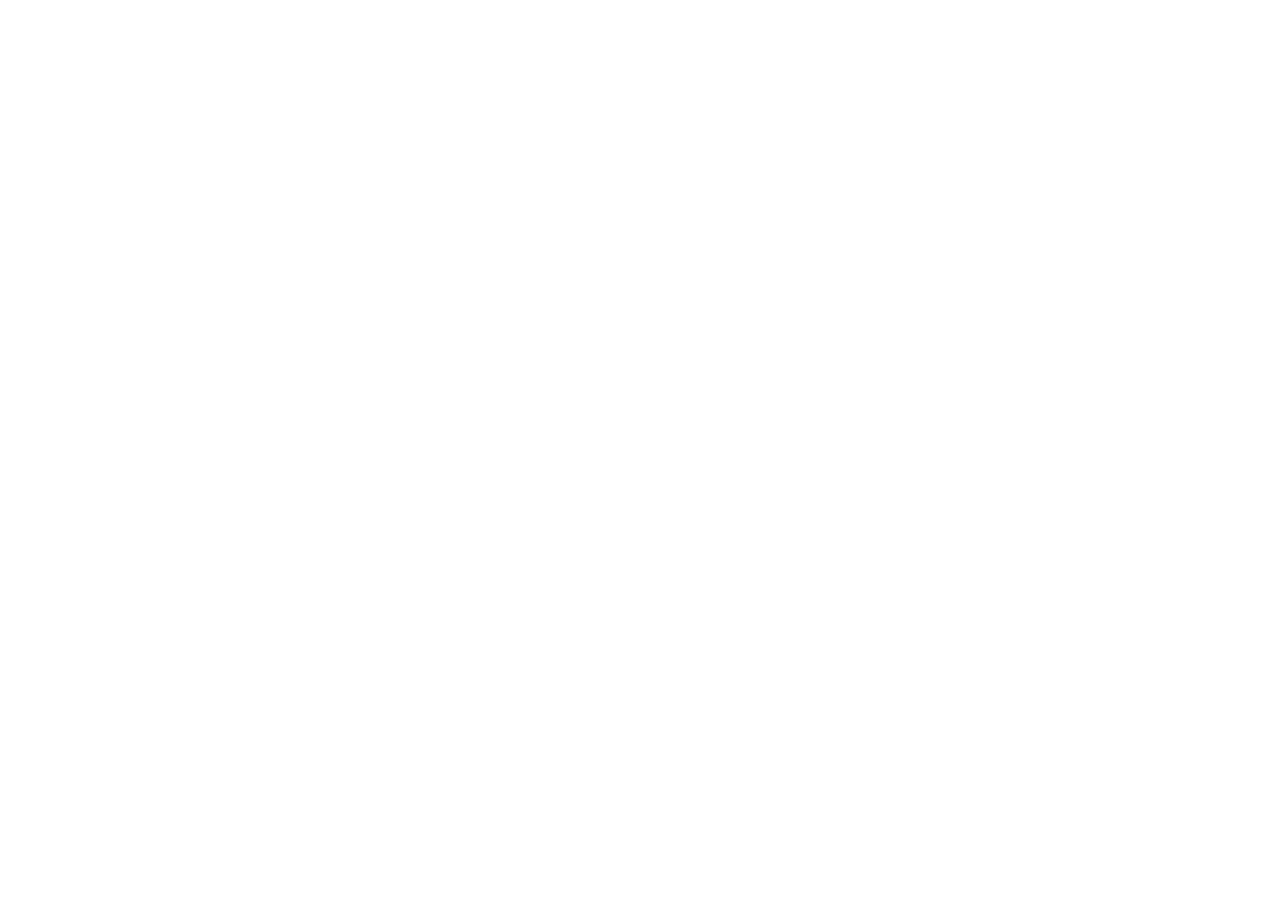
==== html/index.html @ d1fff378 "Inicializando proyecto" ====
<html lang="en">
<head>
    <meta charset="UTF-8">
    <meta http-equiv="X-UA-Compatible" content="IE=edge">
    <meta name="viewport" content="width=device-width, initial-scale=1.0">
    <link rel=" stylesheet" href="../styles/style.css">
    <title>Document</title>

</head>
<body>
    
  
    <script src="../js/index.js"></script>
</body>
</html>
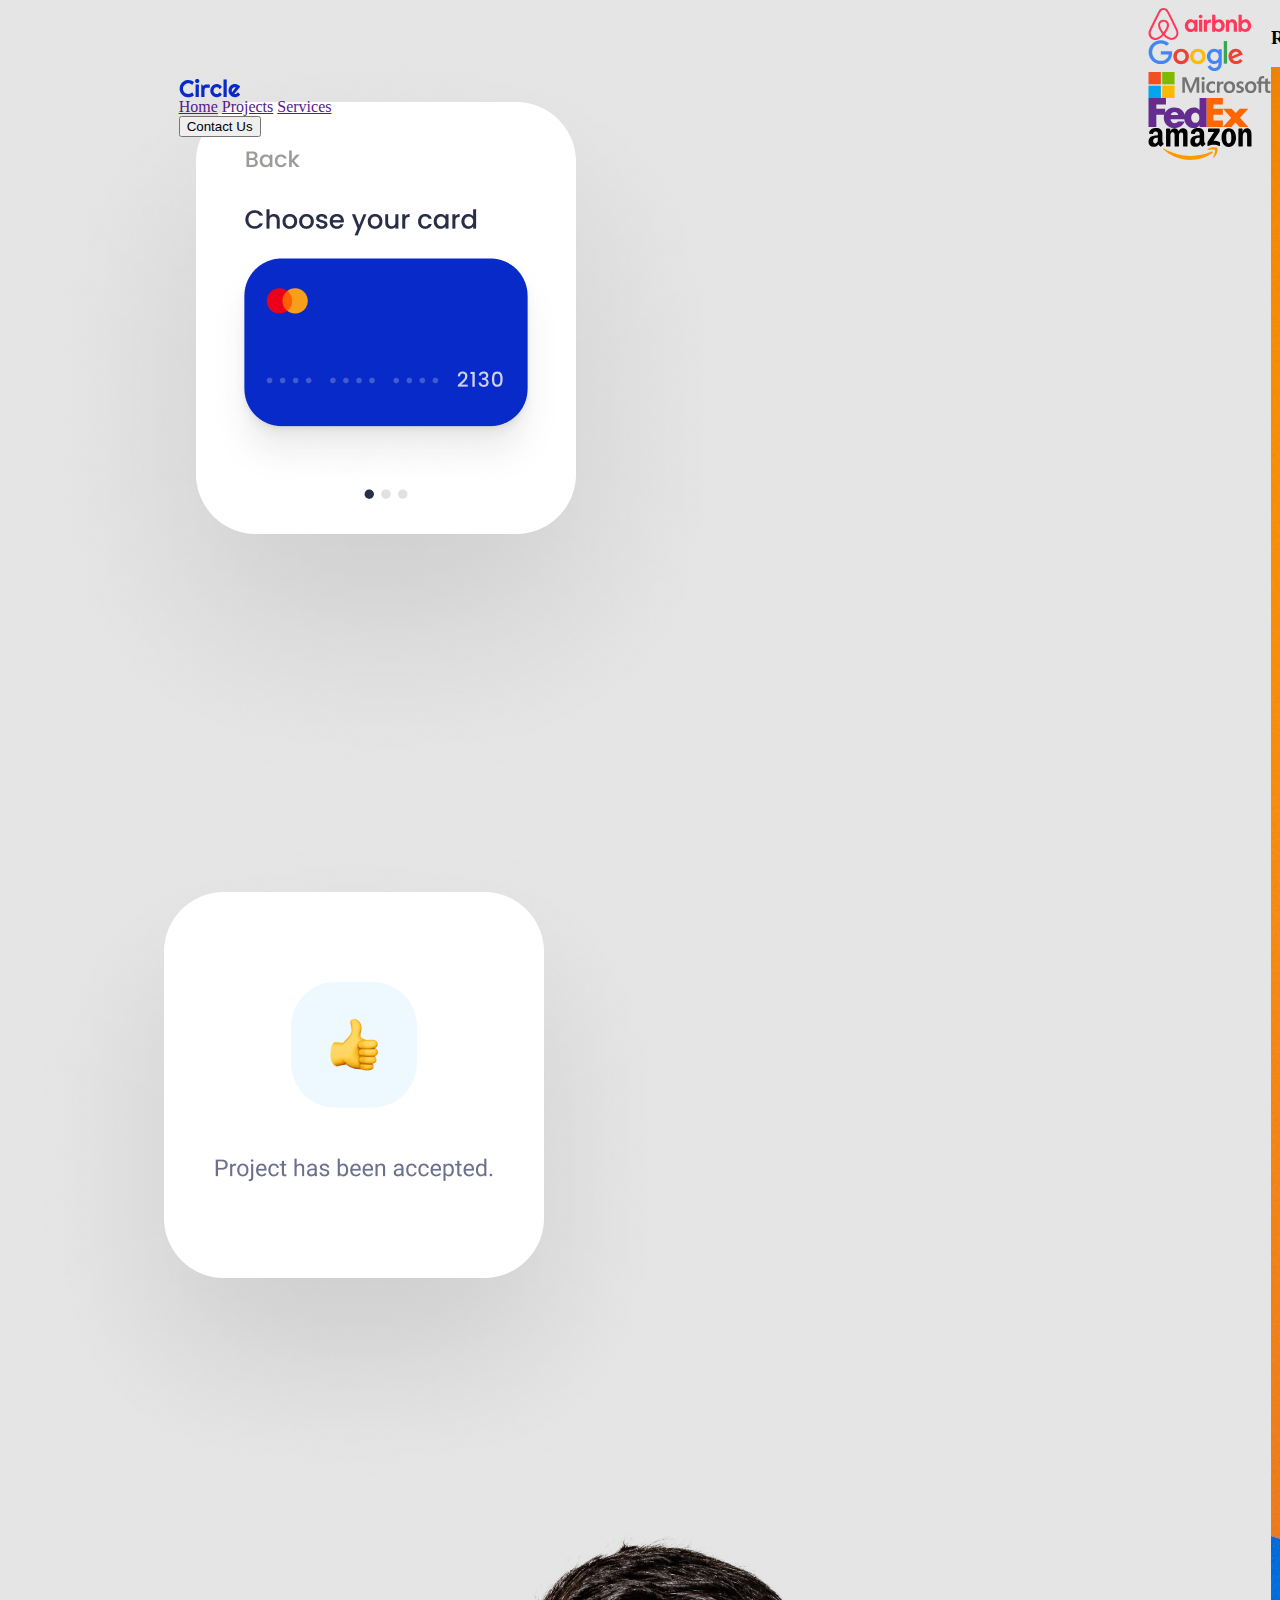
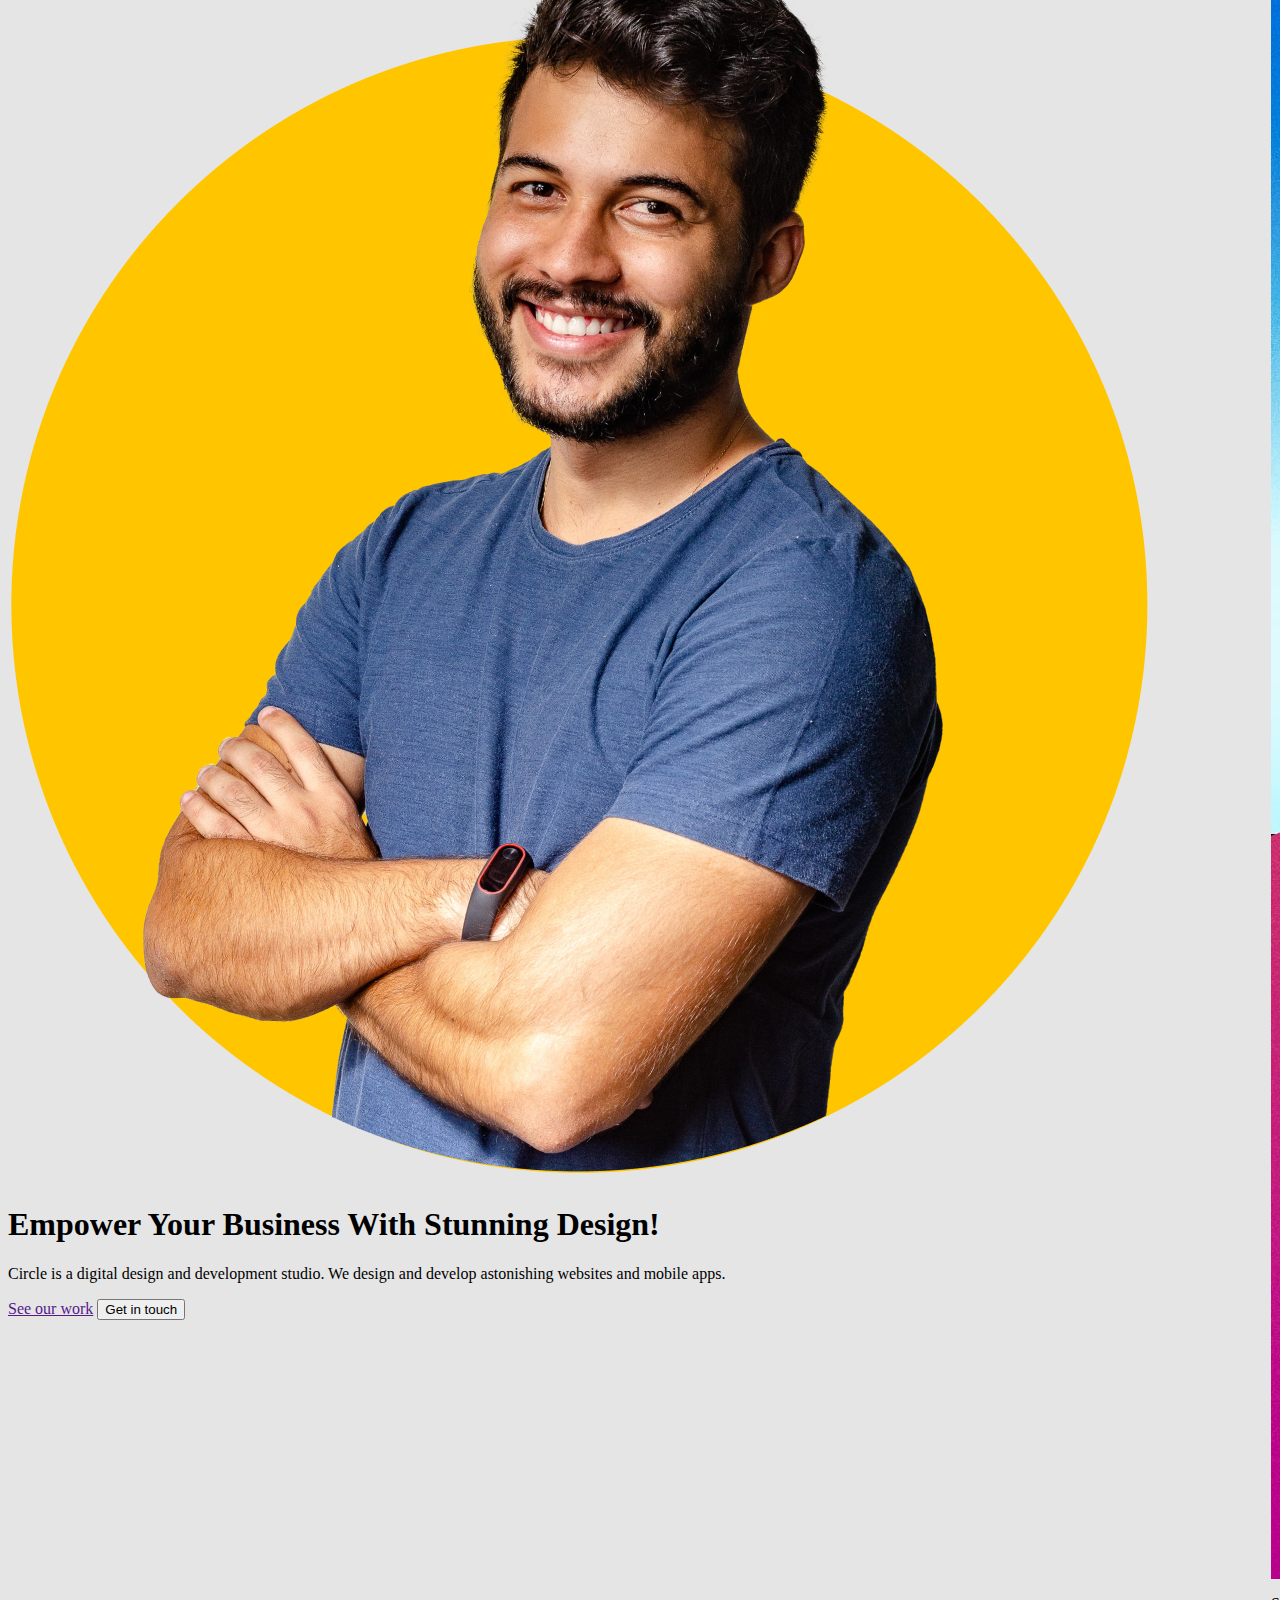
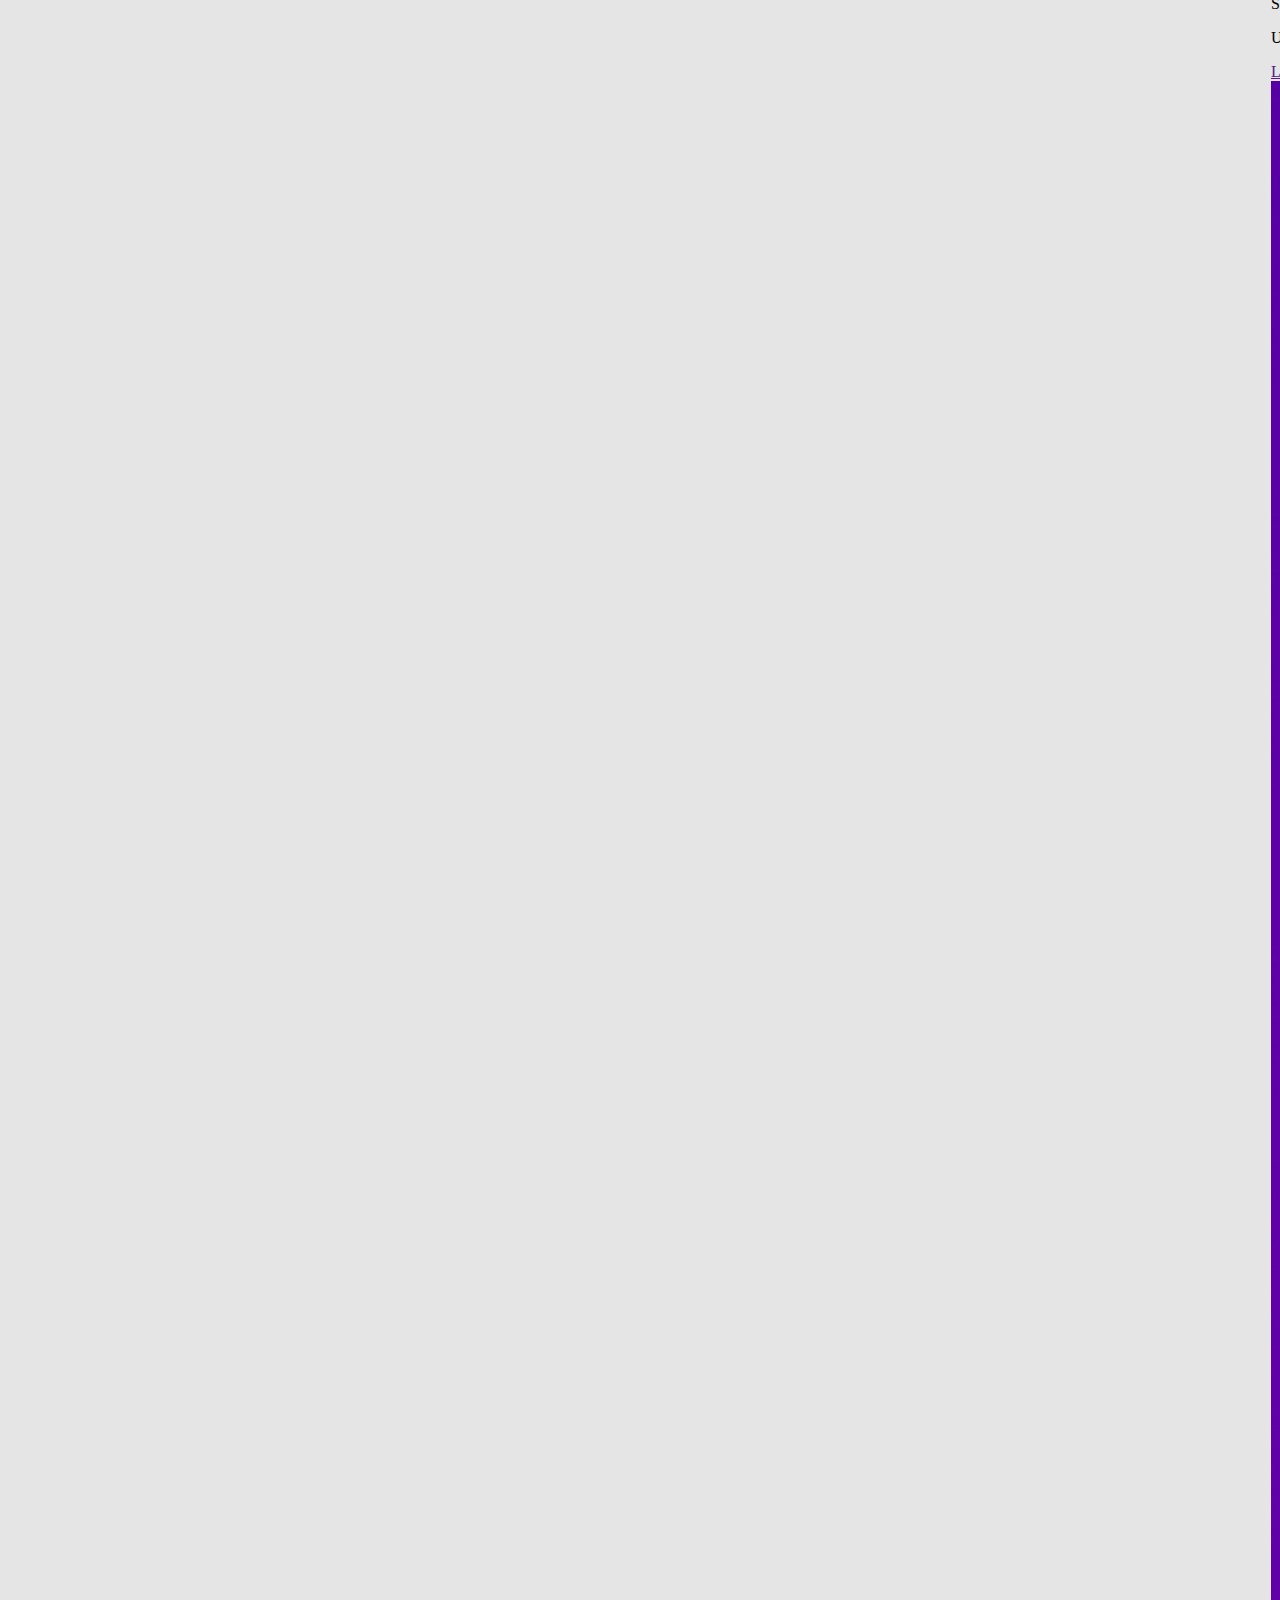
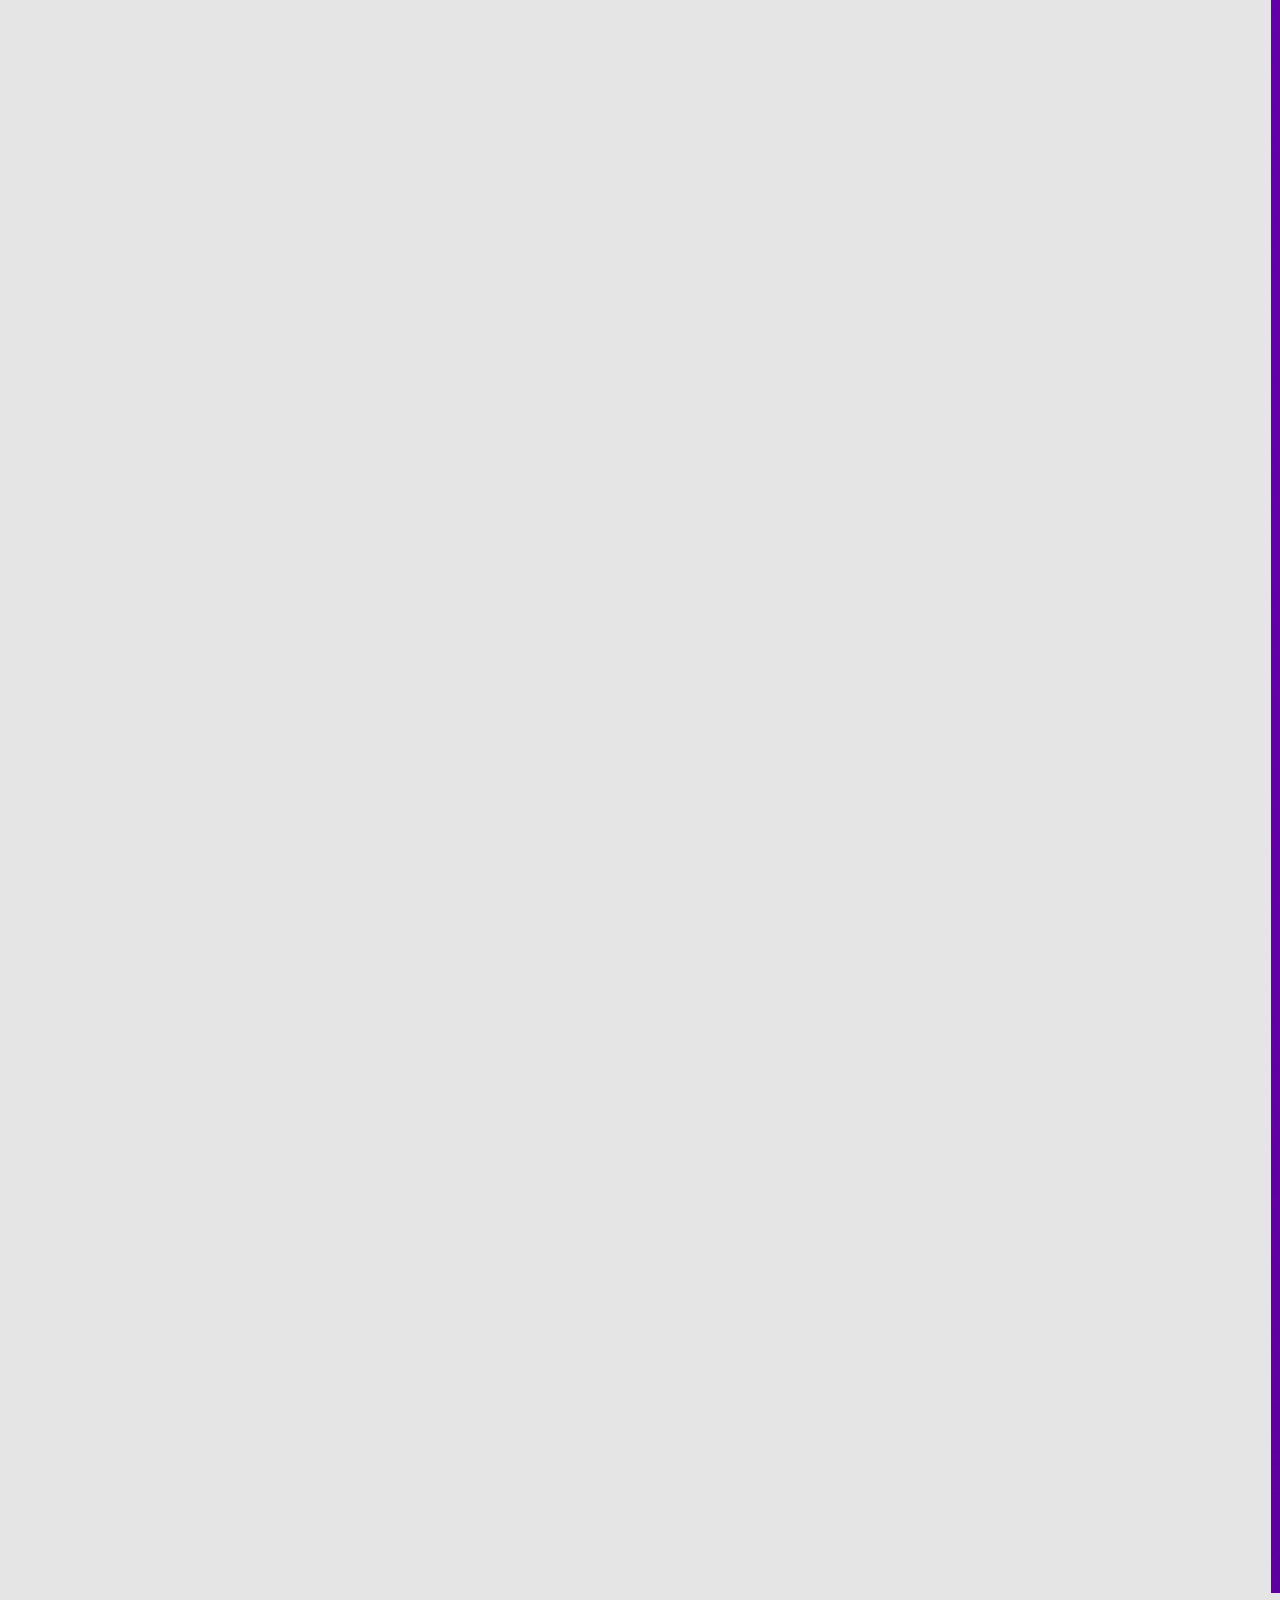
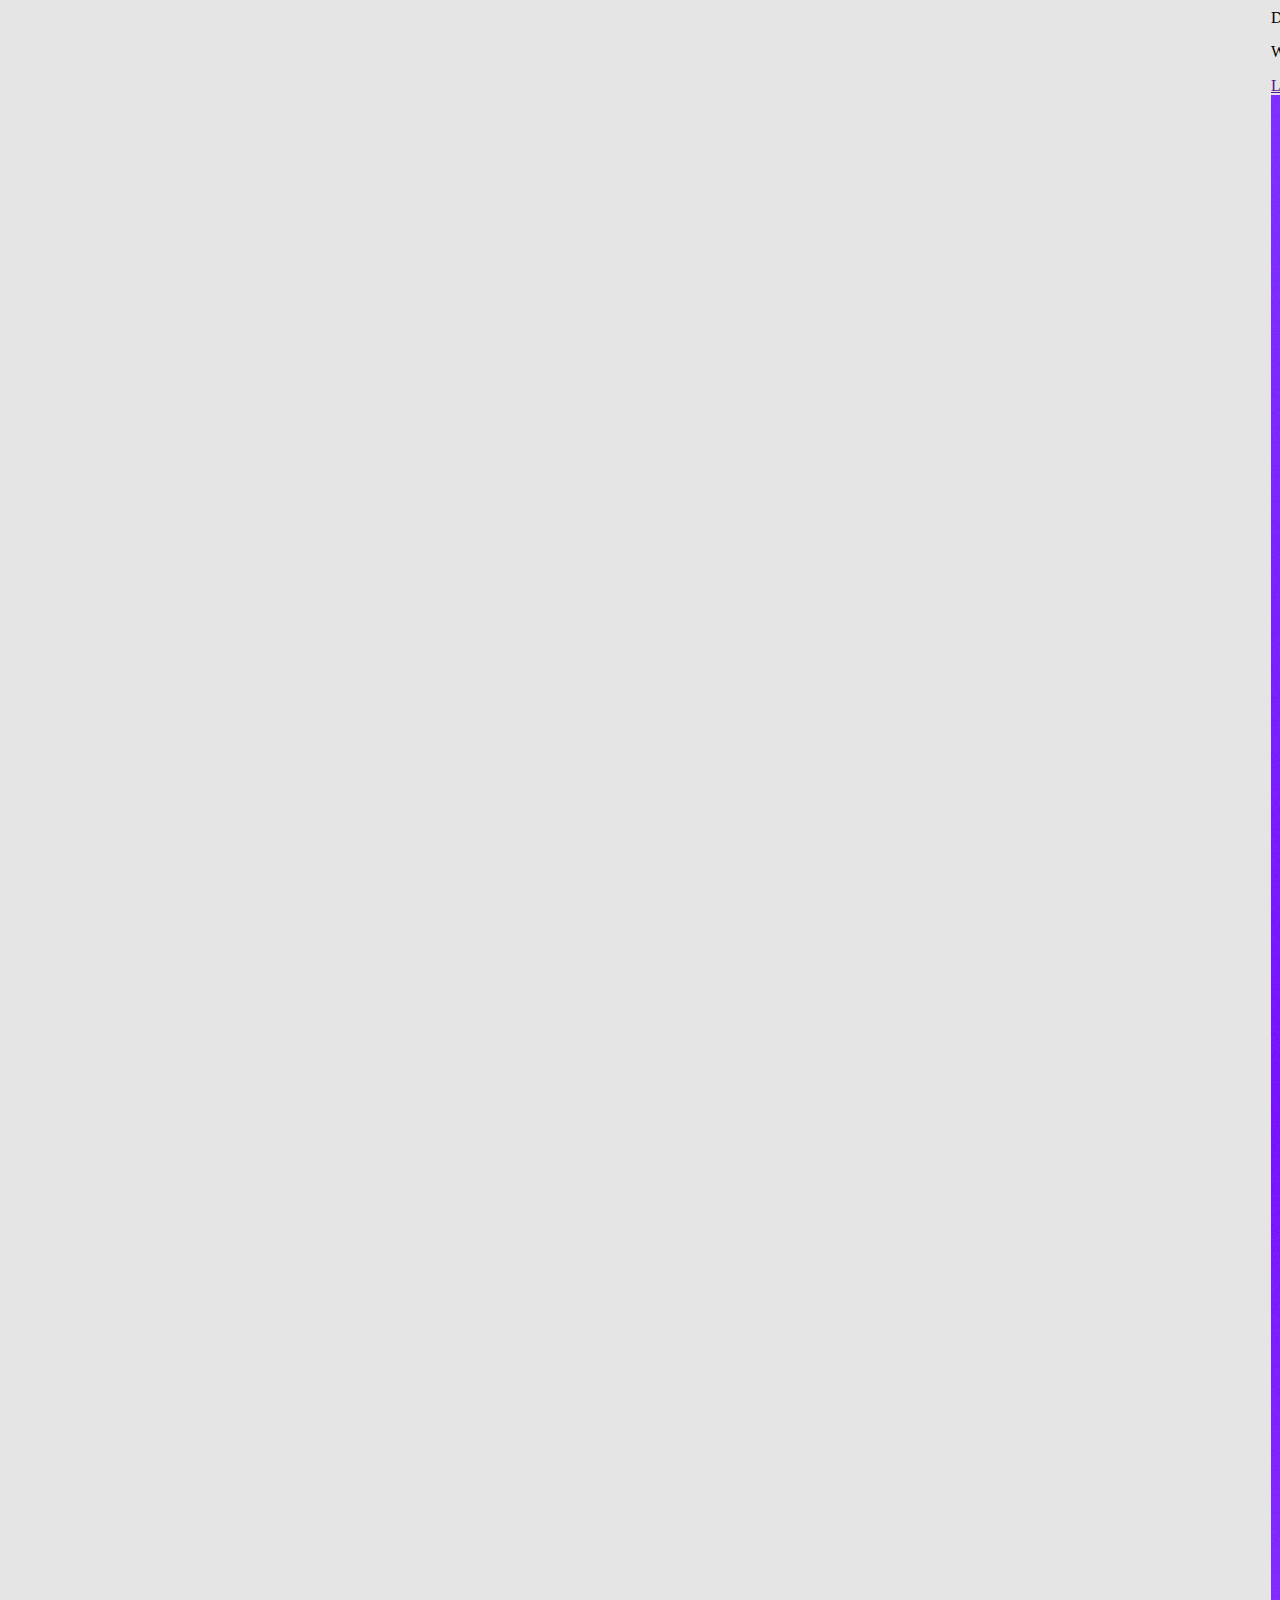
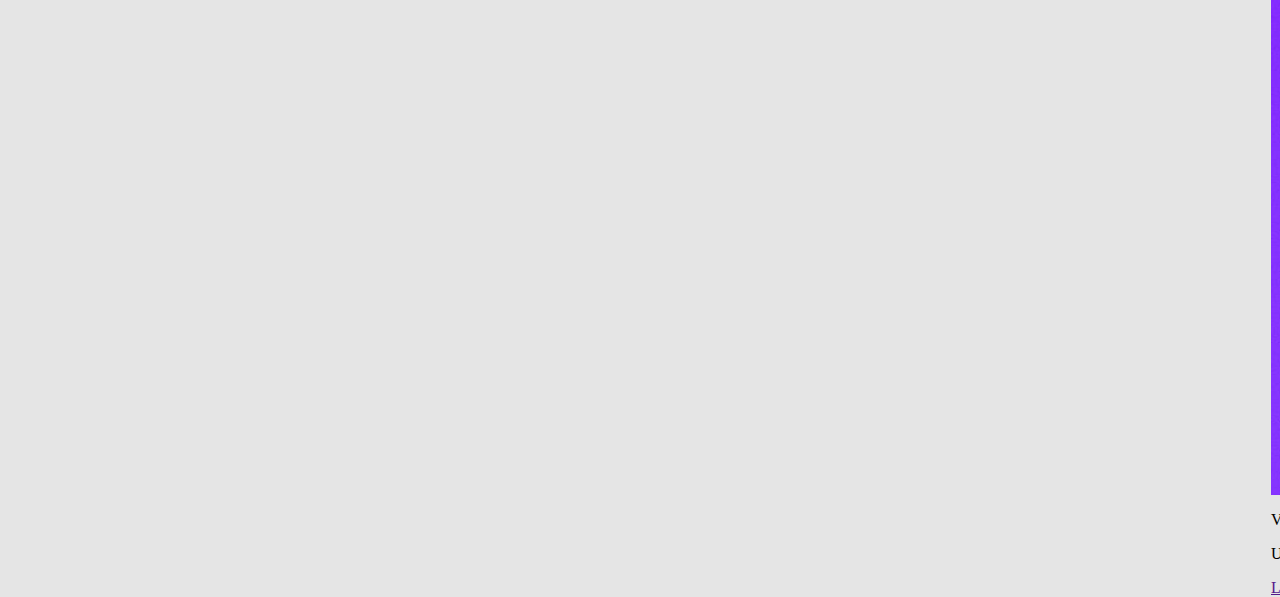
==== commit bf3a4e50: "Estructura Html Homepage" ====
--- a/html/index.html
+++ b/html/index.html
@@ -1,15 +1,154 @@
 <html lang="en">
-<head>
-    <meta charset="UTF-8">
-    <meta http-equiv="X-UA-Compatible" content="IE=edge">
-    <meta name="viewport" content="width=device-width, initial-scale=1.0">
-    <link rel=" stylesheet" href="../styles/style.css">
+  <head>
+    <meta charset="UTF-8" />
+    <meta http-equiv="X-UA-Compatible" content="IE=edge" />
+    <meta name="viewport" content="width=device-width, initial-scale=1.0" />
+    <link rel=" stylesheet" href="../styles/style.css" />
     <title>Document</title>
+  </head>
+  <body>
+    <!-- NavBar -->
+    <div class="nav">
+      <nav>
+        <img src="../assets/logo/circle.svg" alt="logo" />
+      </nav>
+      <div class="menu">
+        <a href="">Home</a>
+        <a href="">Projects</a>
+        <a href="">Services</a>
+      </div>
+      <button>Contact Us</button>
+    </div>
+    <!-- Hero Section -->
+    <div class="HSContainer">
+      <div class="HSImage">
+        <!-- Card 1 -->
+        <img src="../assets/hero section/card-1.png" alt="Card 1" />
+        <!-- Card 2 -->
+        <img src="../assets/hero section/card-2.png" alt="Card 2" />
+        <!-- Hero Image -->
+        <img src="../assets/hero section/hero-image.png" alt="Hero Image" />
+      </div>
+      <div>
+        <h1>Empower Your Business With Stunning Design!</h1>
+        <p>
+          Circle is a digital design and development studio. We design and
+          develop astonishing websites and mobile apps.
+        </p>
+        <div>
+          <a href="">See our work</a>
+          <button>Get in touch</button>
+        </div>
+      </div>
+    </div>
+    <!-- Client Section -->
+    <div class="CSContainer">
+      <img src="../assets/logo/airbnb-logo.svg" alt="airbnb-logo" />
+      <img src="../assets/logo/google-logo.svg" alt="google-logo" />
+      <img src="../assets/logo/microsoft-logo.svg" alt="microsoft-logo" />
+      <img src="../assets/logo/fedex-logo.svg" alt="fedex-logo" />
+      <img src="../assets/logo/amazon-logo.svg" alt="amazon-logo" />
+    </div>
+    <!-- Projects Section -->
+    <div class="PSContainer">
+      <h3>Recent Projects</h3>
+      <!-- Projects -->
+      <div>
+        <img src="../assets/Projects/1.jpg" alt="" />
+        <p>Simplify</p>
+        <p>UI Design & App Development</p>
+        <a href="">Learn more</a>
+      </div>
+      <div>
+        <img src="../assets/Projects/2.jpg" alt="" />
+        <p>Dashcoin</p>
+        <p>Web Development</p>
+        <a href="">Learn more</a>
+      </div>
+      <div>
+        <img src="../assets/Projects/3.jpg" alt="" />
+        <p>Vectorify</p>
+        <p>User Experience Design</p>
+        <a href="">Learn more</a>
+      </div>
+    </div>
+    <!-- Testimonial Section -->
+    <div>
+      <div>
+        <img src="../assets/emojis/orbit.png" alt="" />
+      </div>
+      <div>
+        <img src="../assets/emojis/memoji-1.png" alt="memoji-1" />
+        <img src="../assets/emojis/memoji-2.png" alt="memoji-2" />
+        <img src="../assets/emojis/memoji-3.png" alt="memoji-3" />
+        <img src="../assets/emojis/memoji-4.png" alt="memoji-4" />
+      </div>
+      <div>
+        <h3>Hear What Our Clients Have to Say</h3>
+        <p>
+          “Circle helped us through every stage of our startup. We really
+          enjoyed working with you.”
+        </p>
+        <img src="../assets/emojis/profile.png" alt="profile" />
+      </div>
+    </div>
+    <!-- Services Section -->
+    <div>
+      <div>
+        <h3>Our Services</h3>
+      </div>
+      <!-- Services -->
+      <div>
+        <img src="../assets/icons/1.svg" alt="icon1">
+        <p>User Interface Design</p>
+        <p>Circle provides you with a stunning user interface design that is accessible to everyone.</p>
+        <a href="">Learn more</a>
+      </div>
+      <div>
+        <img src="../assets/icons/2.svg" alt="icon2">
+        <p>User Experience Design</p>
+        <p>Circle always focuses on delivering the best user experience to your customers.</p>
+        <a href="">Learn more</a>
+      </div>
+      <div>
+        <img src="../assets/icons/3.svg" alt="icon3">
+        <p>Application Development</p>
+        <p>We develop high-quality mobile and web applications using the latest technology stack.</p>
+        <a href="">Learn more</a>
+      </div>
+    </div>
+    <!-- CTA Section -->
+    <div>
+        <div>
+            <h3>Do you have any questions?</h3>
+            <p>Let us help you!</p>
+        </div>
+        <div class="inputPlaceholder">
+            <img src="../assets/icons/mail.svg" alt="mail">
+            <input type="text" placeholder="Enter your email">
+        </div>
+    </div>
+    <!-- Footer Section -->
+    <div>
+      <footer>
+        <div class="footerContainer">
+            <div>
+                <img src="../assets/logo/circle.svg" alt="logo">
+                <p>2972 Westheimer Rd. Santa Ana, Illinois 85486 </p>
+            </div>
+            <div>
+                <a href="">Team</a>
+                <a href="">Services</a>
+                <a href="">About Us</a>
+                <a href="">Press</a>
+                <a href="">Projects</a>
+                <a href="">Privacy Policy</a>
+            </div>
 
-</head>
-<body>
+        </div>
+      </footer>
+    </div>
     
-  
     <script src="../js/index.js"></script>
-</body>
-</html>+  </body>
+</html>
--- a/styles/style.css
+++ b/styles/style.css
@@ -0,0 +1,17 @@
+body{
+    background-color: #E5E5E5;
+    position: relative;
+    width: 1440px;
+    height: 4490px;
+    display: flex;
+}
+.nav{
+    position: absolute;
+    width: 1099.36px;
+    height: 52px;
+    left: 170.64px;
+    right: 170px;
+    top: 70px;
+    flex-direction: row;
+
+}
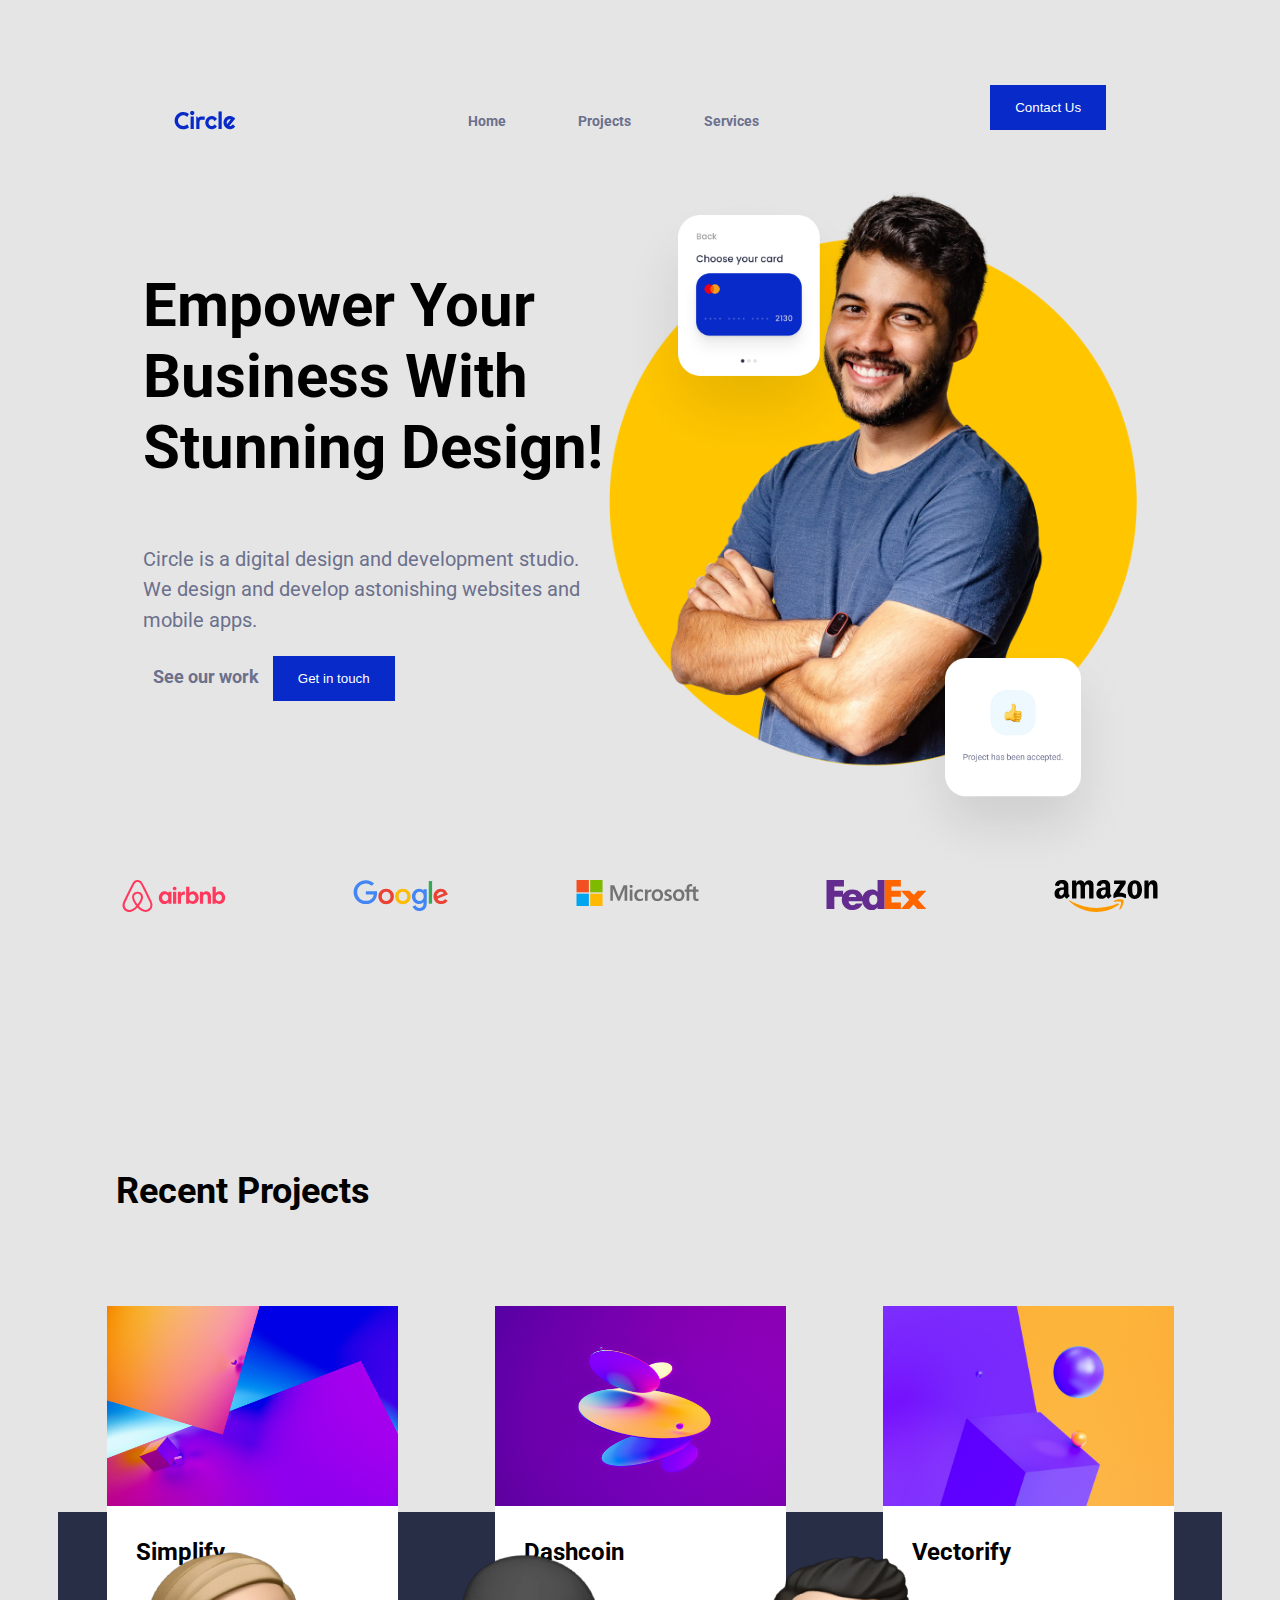
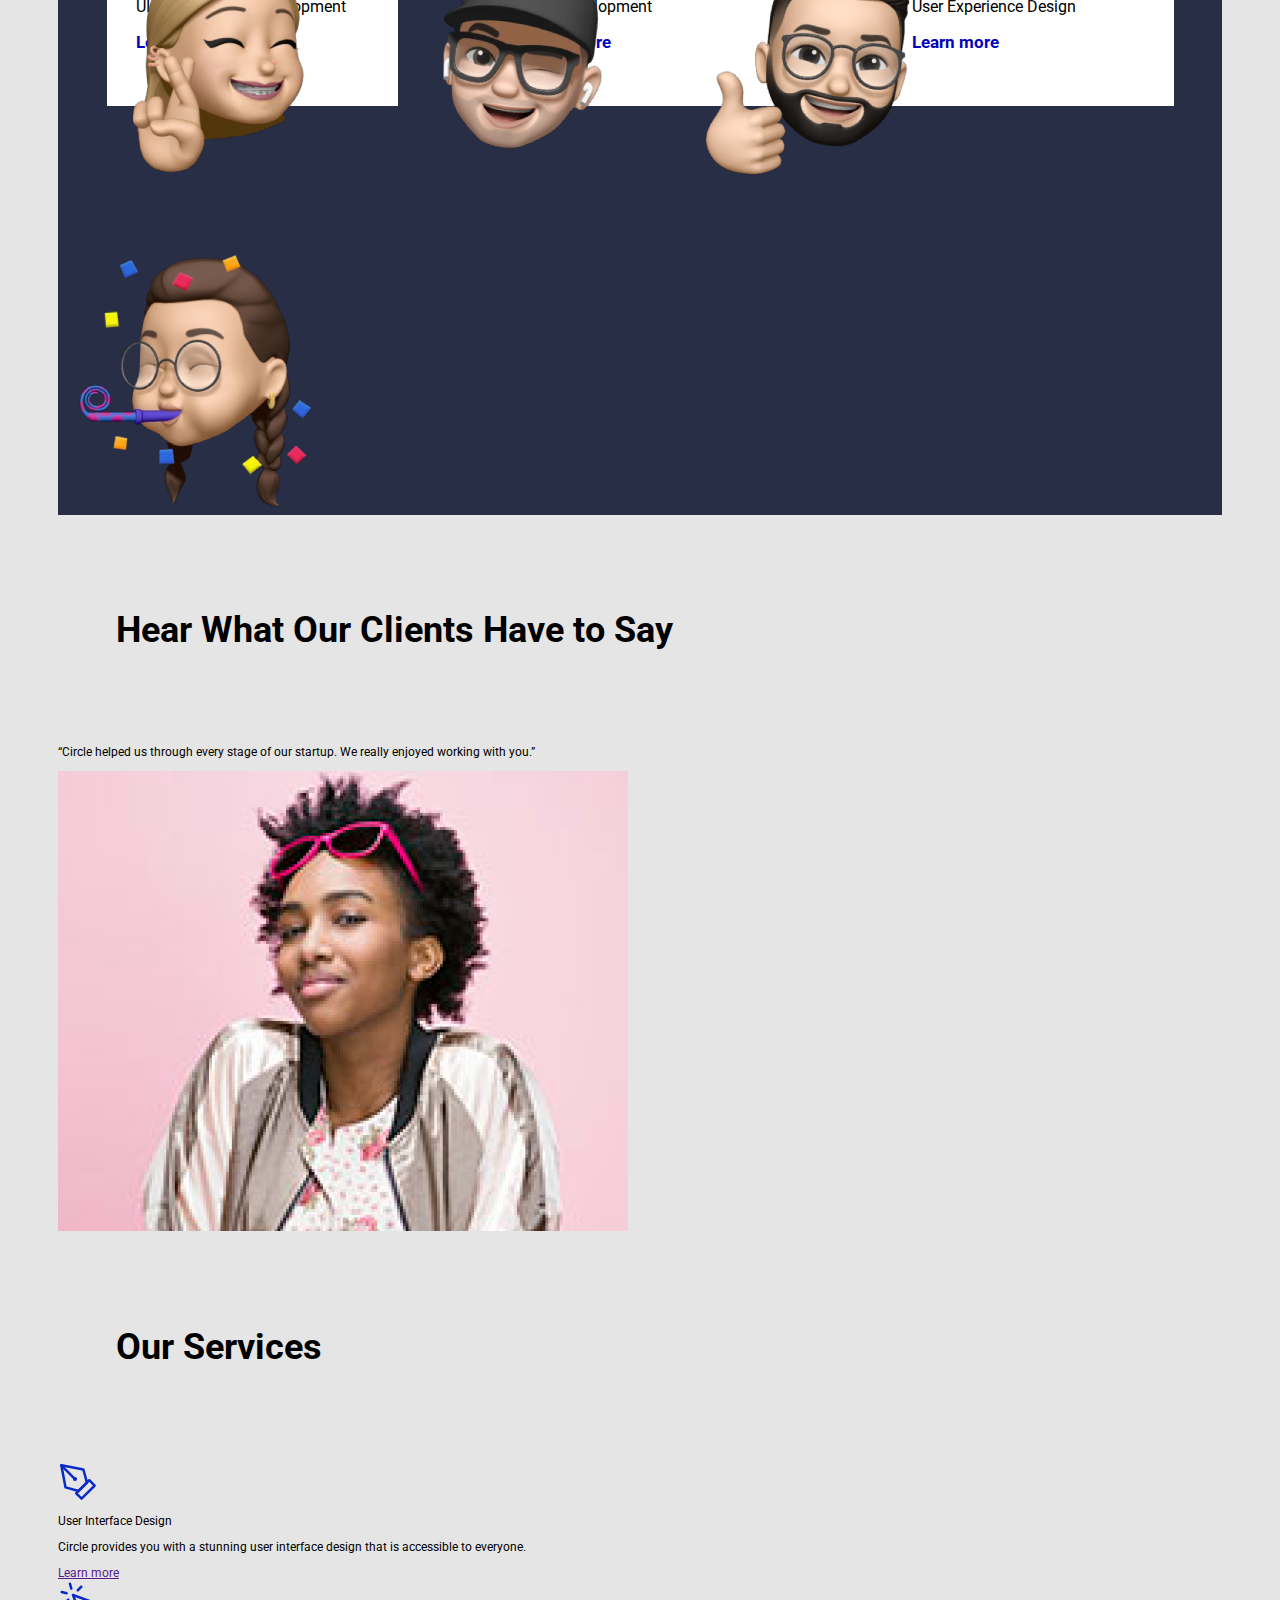
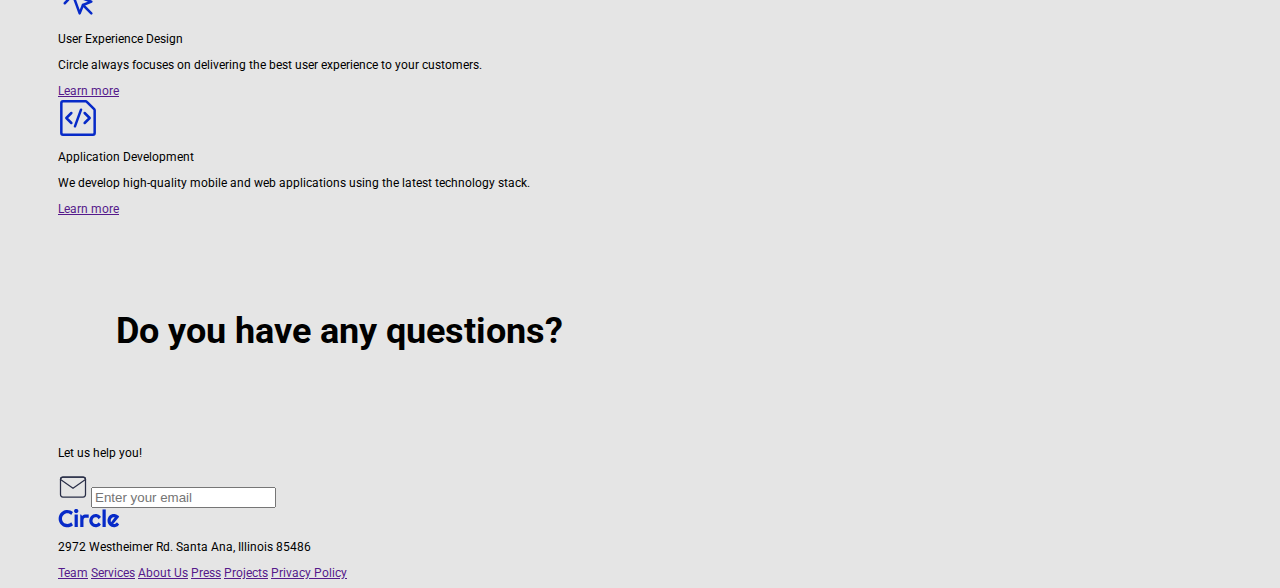
==== commit 990c816a: "Empezando Testimonial section" ====
--- a/html/index.html
+++ b/html/index.html
@@ -4,80 +4,86 @@
     <meta http-equiv="X-UA-Compatible" content="IE=edge" />
     <meta name="viewport" content="width=device-width, initial-scale=1.0" />
     <link rel=" stylesheet" href="../styles/style.css" />
+    <link
+      href="https://fonts.googleapis.com/css2?family=Roboto:wght@100;300;400;700&display=swap"
+      rel="stylesheet"
+    />
     <title>Document</title>
   </head>
   <body>
     <!-- NavBar -->
     <div class="nav">
-      <nav>
-        <img src="../assets/logo/circle.svg" alt="logo" />
-      </nav>
+      <img src="../assets/logo/circle.svg" alt="logo" />
       <div class="menu">
-        <a href="">Home</a>
-        <a href="">Projects</a>
-        <a href="">Services</a>
+        <div><a href="">Home</a></div>
+        <div><a href="">Projects</a></div>
+        <div><a href="">Services</a></div>
       </div>
       <button>Contact Us</button>
     </div>
     <!-- Hero Section -->
     <div class="HSContainer">
+      <div class="Text">
+        <h1>Empower Your Business With Stunning Design!</h1>
+        <p>
+          Circle is a digital design and development studio.<br />
+          We design and develop astonishing websites and mobile apps.
+        </p>
+        <div class="contactInfo">
+          <a href="">See our work</a>
+          <button>Get in touch</button>
+        </div>
+      </div>
       <div class="HSImage">
         <!-- Card 1 -->
-        <img src="../assets/hero section/card-1.png" alt="Card 1" />
+        <div class="card1">
+          <img src="../assets/hero section/card-1.png" alt="Card 1" />
+        </div>
         <!-- Card 2 -->
-        <img src="../assets/hero section/card-2.png" alt="Card 2" />
-        <!-- Hero Image -->
-        <img src="../assets/hero section/hero-image.png" alt="Hero Image" />
-      </div>
-      <div>
-        <h1>Empower Your Business With Stunning Design!</h1>
-        <p>
-          Circle is a digital design and development studio. We design and
-          develop astonishing websites and mobile apps.
-        </p>
-        <div>
-          <a href="">See our work</a>
-          <button>Get in touch</button>
+        <div class="card2">
+          <img src="../assets/hero section/card-2.png" alt="Card 2" />
         </div>
       </div>
     </div>
     <!-- Client Section -->
     <div class="CSContainer">
-      <img src="../assets/logo/airbnb-logo.svg" alt="airbnb-logo" />
-      <img src="../assets/logo/google-logo.svg" alt="google-logo" />
-      <img src="../assets/logo/microsoft-logo.svg" alt="microsoft-logo" />
-      <img src="../assets/logo/fedex-logo.svg" alt="fedex-logo" />
-      <img src="../assets/logo/amazon-logo.svg" alt="amazon-logo" />
+      <div><img src="../assets/logo/airbnb-logo.svg" alt="airbnb-logo" /></div>
+      <div><img src="../assets/logo/google-logo.svg" alt="google-logo" /></div>
+      <div>
+        <img src="../assets/logo/microsoft-logo.svg" alt="microsoft-logo" />
+      </div>
+      <div><img src="../assets/logo/fedex-logo.svg" alt="fedex-logo" /></div>
+      <div><img src="../assets/logo/amazon-logo.svg" alt="amazon-logo" /></div>
     </div>
     <!-- Projects Section -->
     <div class="PSContainer">
       <h3>Recent Projects</h3>
       <!-- Projects -->
-      <div>
-        <img src="../assets/Projects/1.jpg" alt="" />
-        <p>Simplify</p>
-        <p>UI Design & App Development</p>
-        <a href="">Learn more</a>
-      </div>
-      <div>
-        <img src="../assets/Projects/2.jpg" alt="" />
-        <p>Dashcoin</p>
-        <p>Web Development</p>
-        <a href="">Learn more</a>
-      </div>
-      <div>
-        <img src="../assets/Projects/3.jpg" alt="" />
-        <p>Vectorify</p>
-        <p>User Experience Design</p>
-        <a href="">Learn more</a>
+      <div class="projects">
+        <div class="project" >
+          <img src="../assets/Projects/1.jpg" alt="" />
+          <h4>Simplify</h4>
+          <p>UI Design & App Development</p>
+          <a href="">Learn more</a>
+        </div>
+        <div class="project">
+          <img src="../assets/Projects/2.jpg" alt="" />
+          <h4>Dashcoin</h4>
+          <p>Web Development</p>
+          <a href="">Learn more</a>
+        </div>
+        <div class="project">
+          <img src="../assets/Projects/3.jpg" alt="" />
+          <h4>Vectorify</h4>
+          <p>User Experience Design</p>
+          <a href="">Learn more</a>
+        </div>
       </div>
     </div>
     <!-- Testimonial Section -->
-    <div>
-      <div>
-        <img src="../assets/emojis/orbit.png" alt="" />
-      </div>
-      <div>
+    <div class="TSblackground">
+      
+      <div class="TScontainer">
         <img src="../assets/emojis/memoji-1.png" alt="memoji-1" />
         <img src="../assets/emojis/memoji-2.png" alt="memoji-2" />
         <img src="../assets/emojis/memoji-3.png" alt="memoji-3" />
@@ -99,56 +105,64 @@
       </div>
       <!-- Services -->
       <div>
-        <img src="../assets/icons/1.svg" alt="icon1">
+        <img src="../assets/icons/1.svg" alt="icon1" />
         <p>User Interface Design</p>
-        <p>Circle provides you with a stunning user interface design that is accessible to everyone.</p>
+        <p>
+          Circle provides you with a stunning user interface design that is
+          accessible to everyone.
+        </p>
         <a href="">Learn more</a>
       </div>
       <div>
-        <img src="../assets/icons/2.svg" alt="icon2">
+        <img src="../assets/icons/2.svg" alt="icon2" />
         <p>User Experience Design</p>
-        <p>Circle always focuses on delivering the best user experience to your customers.</p>
+        <p>
+          Circle always focuses on delivering the best user experience to your
+          customers.
+        </p>
         <a href="">Learn more</a>
       </div>
       <div>
-        <img src="../assets/icons/3.svg" alt="icon3">
+        <img src="../assets/icons/3.svg" alt="icon3" />
         <p>Application Development</p>
-        <p>We develop high-quality mobile and web applications using the latest technology stack.</p>
+        <p>
+          We develop high-quality mobile and web applications using the latest
+          technology stack.
+        </p>
         <a href="">Learn more</a>
       </div>
     </div>
     <!-- CTA Section -->
     <div>
-        <div>
-            <h3>Do you have any questions?</h3>
-            <p>Let us help you!</p>
-        </div>
-        <div class="inputPlaceholder">
-            <img src="../assets/icons/mail.svg" alt="mail">
-            <input type="text" placeholder="Enter your email">
-        </div>
+      <div>
+        <h3>Do you have any questions?</h3>
+        <p>Let us help you!</p>
+      </div>
+      <div class="inputPlaceholder">
+        <img src="../assets/icons/mail.svg" alt="mail" />
+        <input type="text" placeholder="Enter your email" />
+      </div>
     </div>
     <!-- Footer Section -->
     <div>
       <footer>
         <div class="footerContainer">
-            <div>
-                <img src="../assets/logo/circle.svg" alt="logo">
-                <p>2972 Westheimer Rd. Santa Ana, Illinois 85486 </p>
-            </div>
-            <div>
-                <a href="">Team</a>
-                <a href="">Services</a>
-                <a href="">About Us</a>
-                <a href="">Press</a>
-                <a href="">Projects</a>
-                <a href="">Privacy Policy</a>
-            </div>
-
+          <div>
+            <img src="../assets/logo/circle.svg" alt="logo" />
+            <p>2972 Westheimer Rd. Santa Ana, Illinois 85486</p>
+          </div>
+          <div>
+            <a href="">Team</a>
+            <a href="">Services</a>
+            <a href="">About Us</a>
+            <a href="">Press</a>
+            <a href="">Projects</a>
+            <a href="">Privacy Policy</a>
+          </div>
         </div>
       </footer>
     </div>
-    
+
     <script src="../js/index.js"></script>
   </body>
 </html>
--- a/styles/style.css
+++ b/styles/style.css
@@ -1,17 +1,44 @@
+@import './heroSection.css';
+@import './clientSection.css';
+@import './projectsSection.css';
+@import './testimonialSection.css';
+
 body{
     background-color: #E5E5E5;
-    position: relative;
-    width: 1440px;
-    height: 4490px;
-    display: flex;
+    font-family: Roboto;
+    font-weight: 400;
+    font-size: 12px;
+    padding-left: 50px;
+    padding-right: 50px;
+    
+    
+   
 }
 .nav{
-    position: absolute;
-    width: 1099.36px;
-    height: 52px;
-    left: 170.64px;
-    right: 170px;
-    top: 70px;
-    flex-direction: row;
+    display: flex;
+    height: 122px;
+    justify-content: space-around;
+    align-items: flex-end;
+    
 
 }
+.menu{
+    display: flex;
+    justify-content: space-between;
+    font-weight: 700;
+    font-size: 1.2em;
+    width: 25%; 
+
+}
+.menu a{
+    text-decoration: none;
+    color: #6B708D;
+}
+button{
+    background-color: #072AC8;
+    border: none;
+    padding: 15px;
+    color: white;
+    padding-left: 25px;
+    padding-right: 25px;
+}
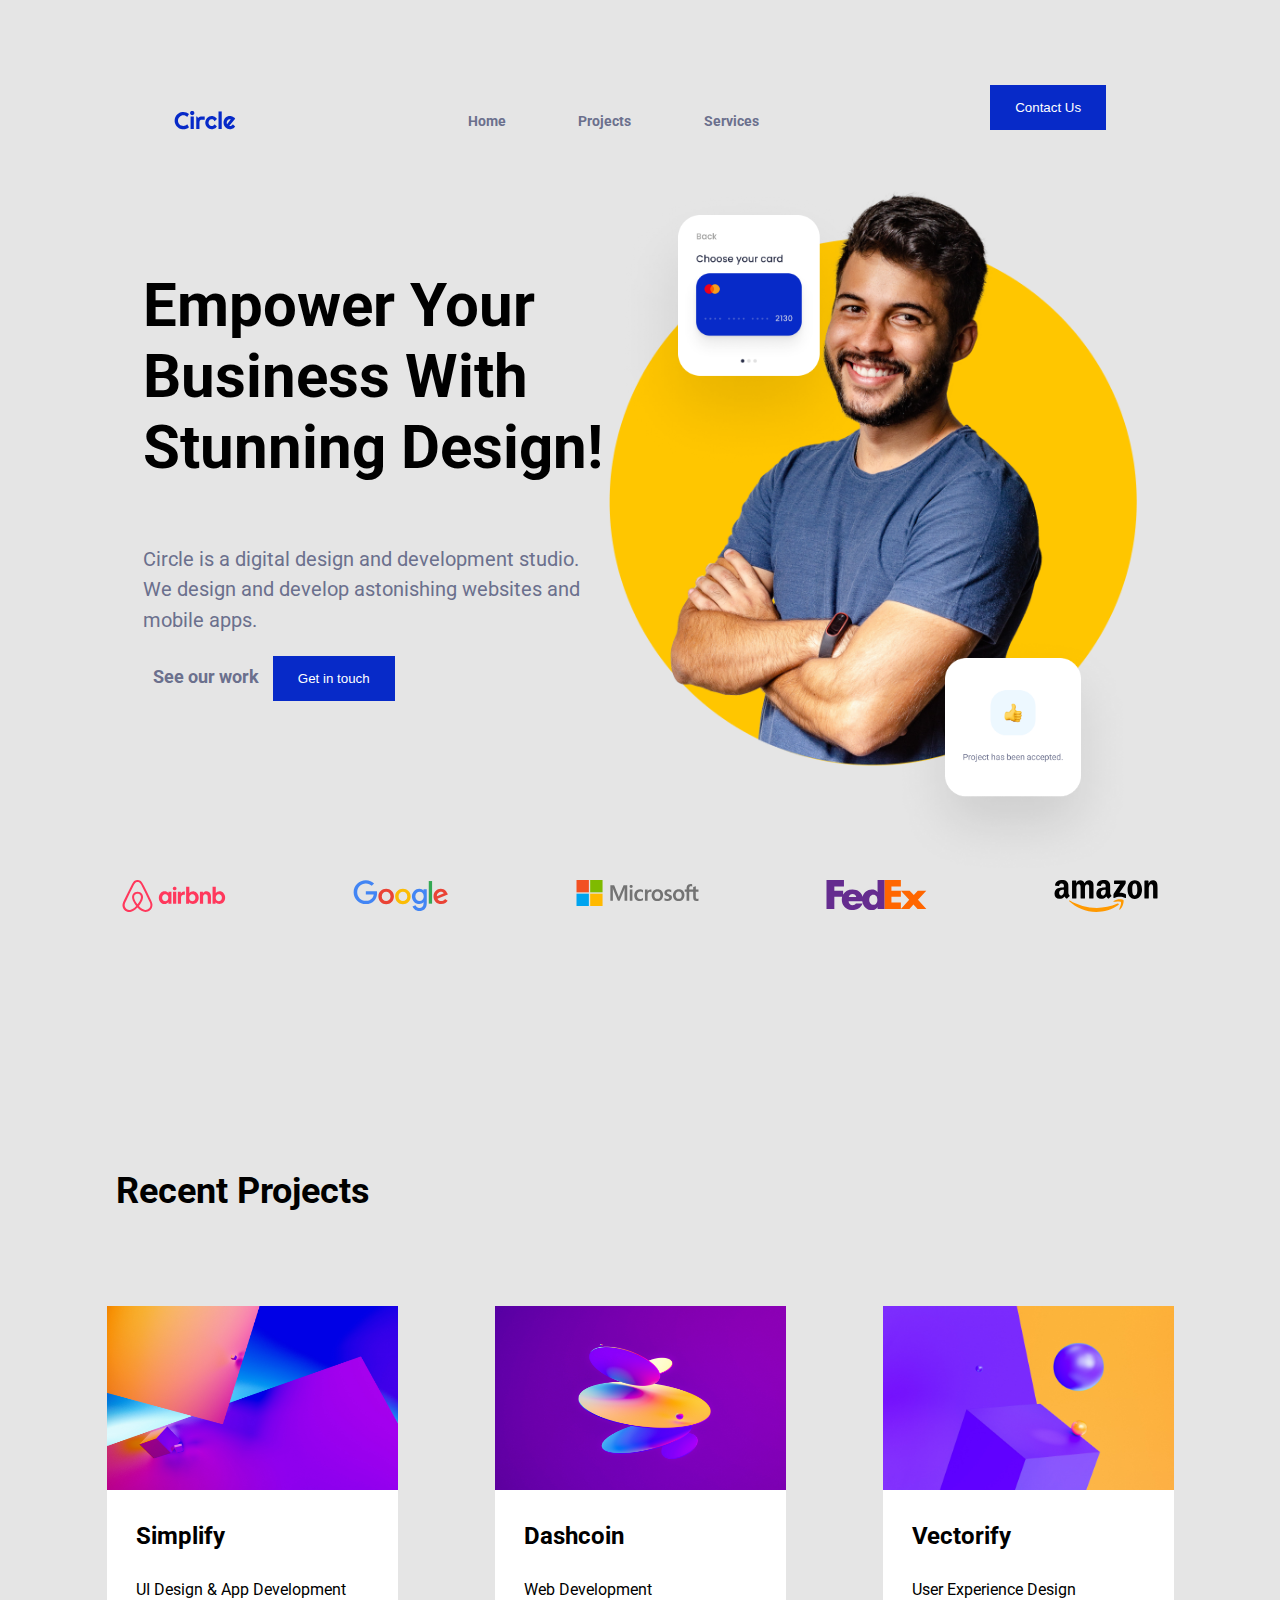
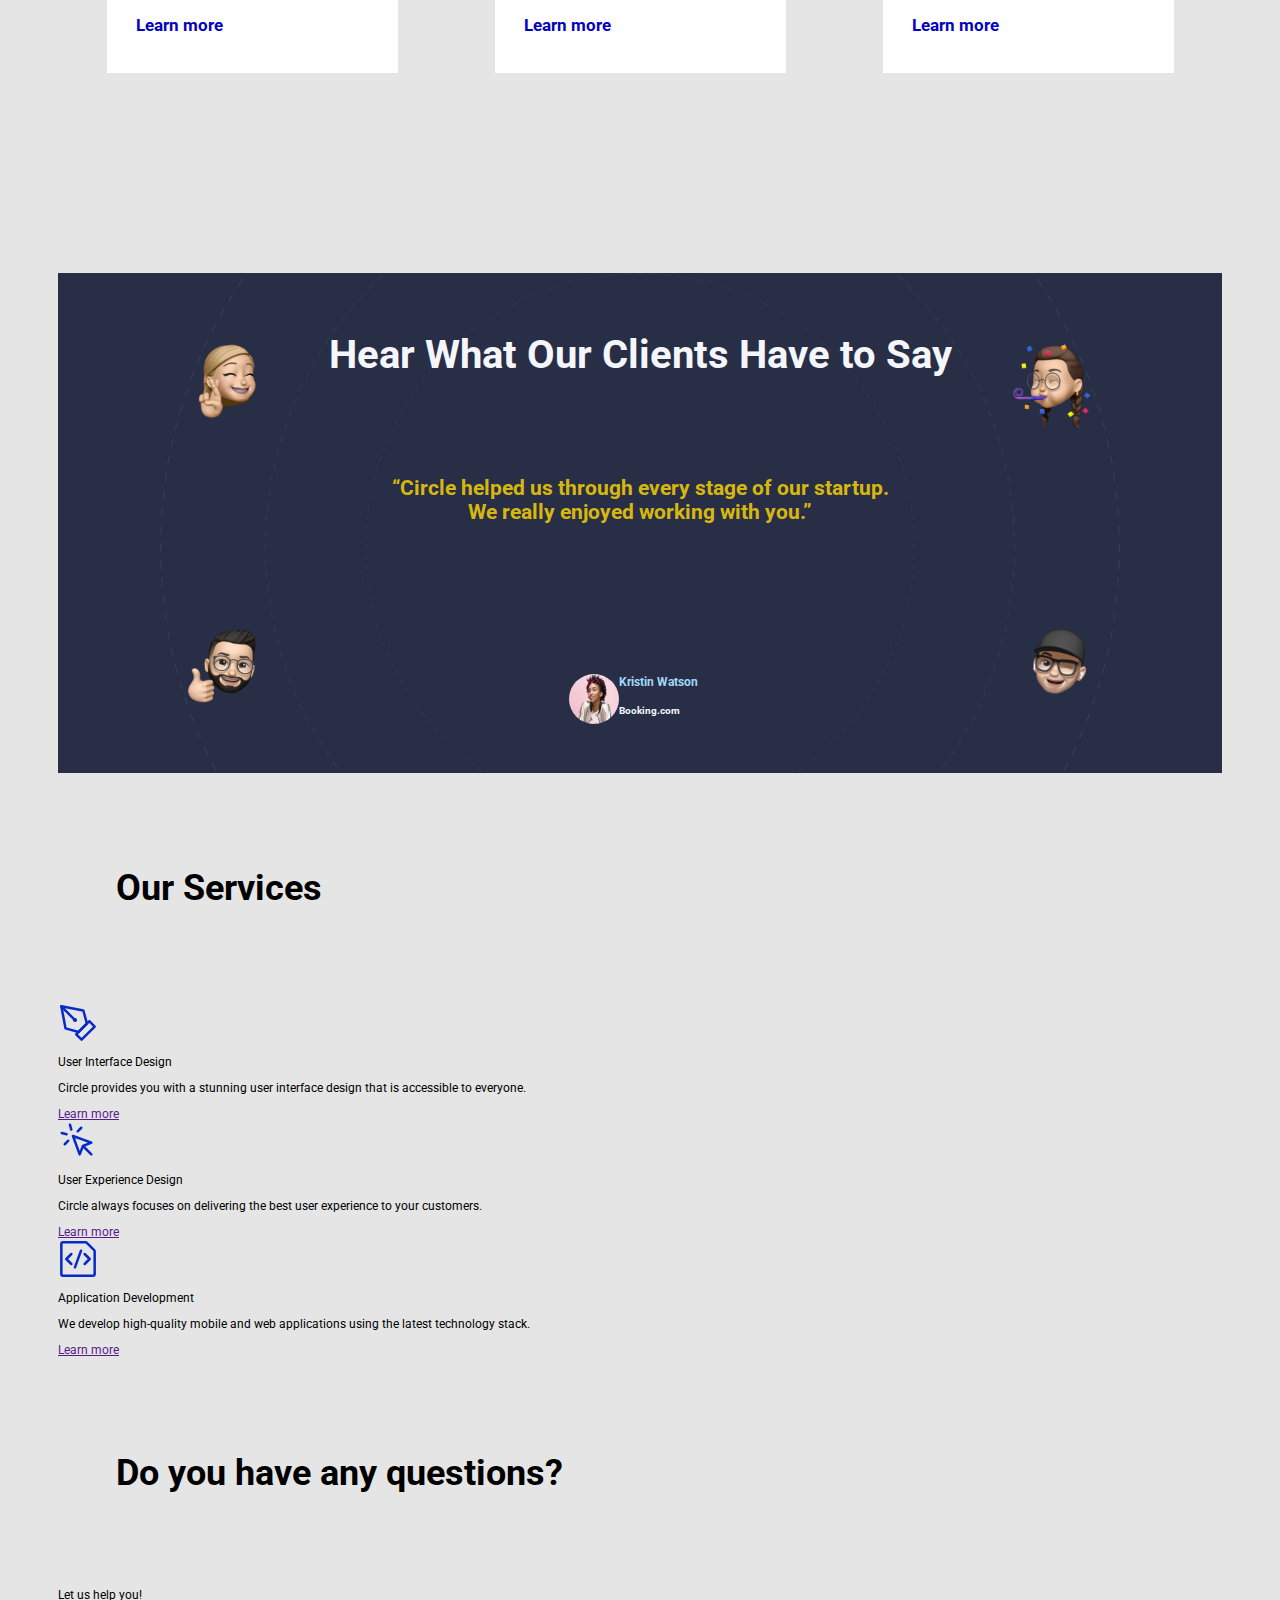
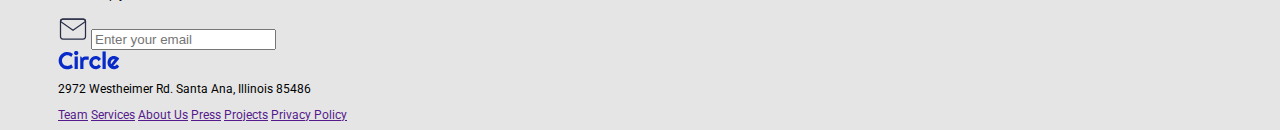
==== commit c0d5c9ec: "Testimonial section terminada" ====
--- a/html/index.html
+++ b/html/index.html
@@ -60,7 +60,7 @@
       <h3>Recent Projects</h3>
       <!-- Projects -->
       <div class="projects">
-        <div class="project" >
+        <div class="project">
           <img src="../assets/Projects/1.jpg" alt="" />
           <h4>Simplify</h4>
           <p>UI Design & App Development</p>
@@ -81,21 +81,46 @@
       </div>
     </div>
     <!-- Testimonial Section -->
-    <div class="TSblackground">
-      
-      <div class="TScontainer">
-        <img src="../assets/emojis/memoji-1.png" alt="memoji-1" />
-        <img src="../assets/emojis/memoji-2.png" alt="memoji-2" />
-        <img src="../assets/emojis/memoji-3.png" alt="memoji-3" />
-        <img src="../assets/emojis/memoji-4.png" alt="memoji-4" />
-      </div>
-      <div>
+    <div class="TSbackground">
+      <img
+        class="emoji cara1"
+        src="../assets/emojis/memoji-1.png"
+        alt="memoji-1"
+      />
+      <img
+        class="emoji cara2"
+        src="../assets/emojis/memoji-2.png"
+        alt="memoji-2"
+      />
+      <img
+        class="emoji cara3"
+        src="../assets/emojis/memoji-3.png"
+        alt="memoji-3"
+      />
+      <img
+        class="emoji cara4"
+        src="../assets/emojis/memoji-4.png"
+        alt="memoji-4"
+      />
+
+      <div class="TStext">
         <h3>Hear What Our Clients Have to Say</h3>
         <p>
-          “Circle helped us through every stage of our startup. We really
+          “Circle helped us through every stage of our startup. <br />We really
           enjoyed working with you.”
         </p>
-        <img src="../assets/emojis/profile.png" alt="profile" />
+        <div class="TSprofile">
+          <div>
+            <h4>Kristin Watson</h4>
+            <h5>Booking.com</h5>
+          </div>
+
+          <img
+            class="profile"
+            src="../assets/emojis/profile.png"
+            alt="profile"
+          />
+        </div>
       </div>
     </div>
     <!-- Services Section -->
--- a/styles/style.css
+++ b/styles/style.css
@@ -2,6 +2,7 @@
 @import './clientSection.css';
 @import './projectsSection.css';
 @import './testimonialSection.css';
+@import './serviceSection.css';
 
 body{
     background-color: #E5E5E5;
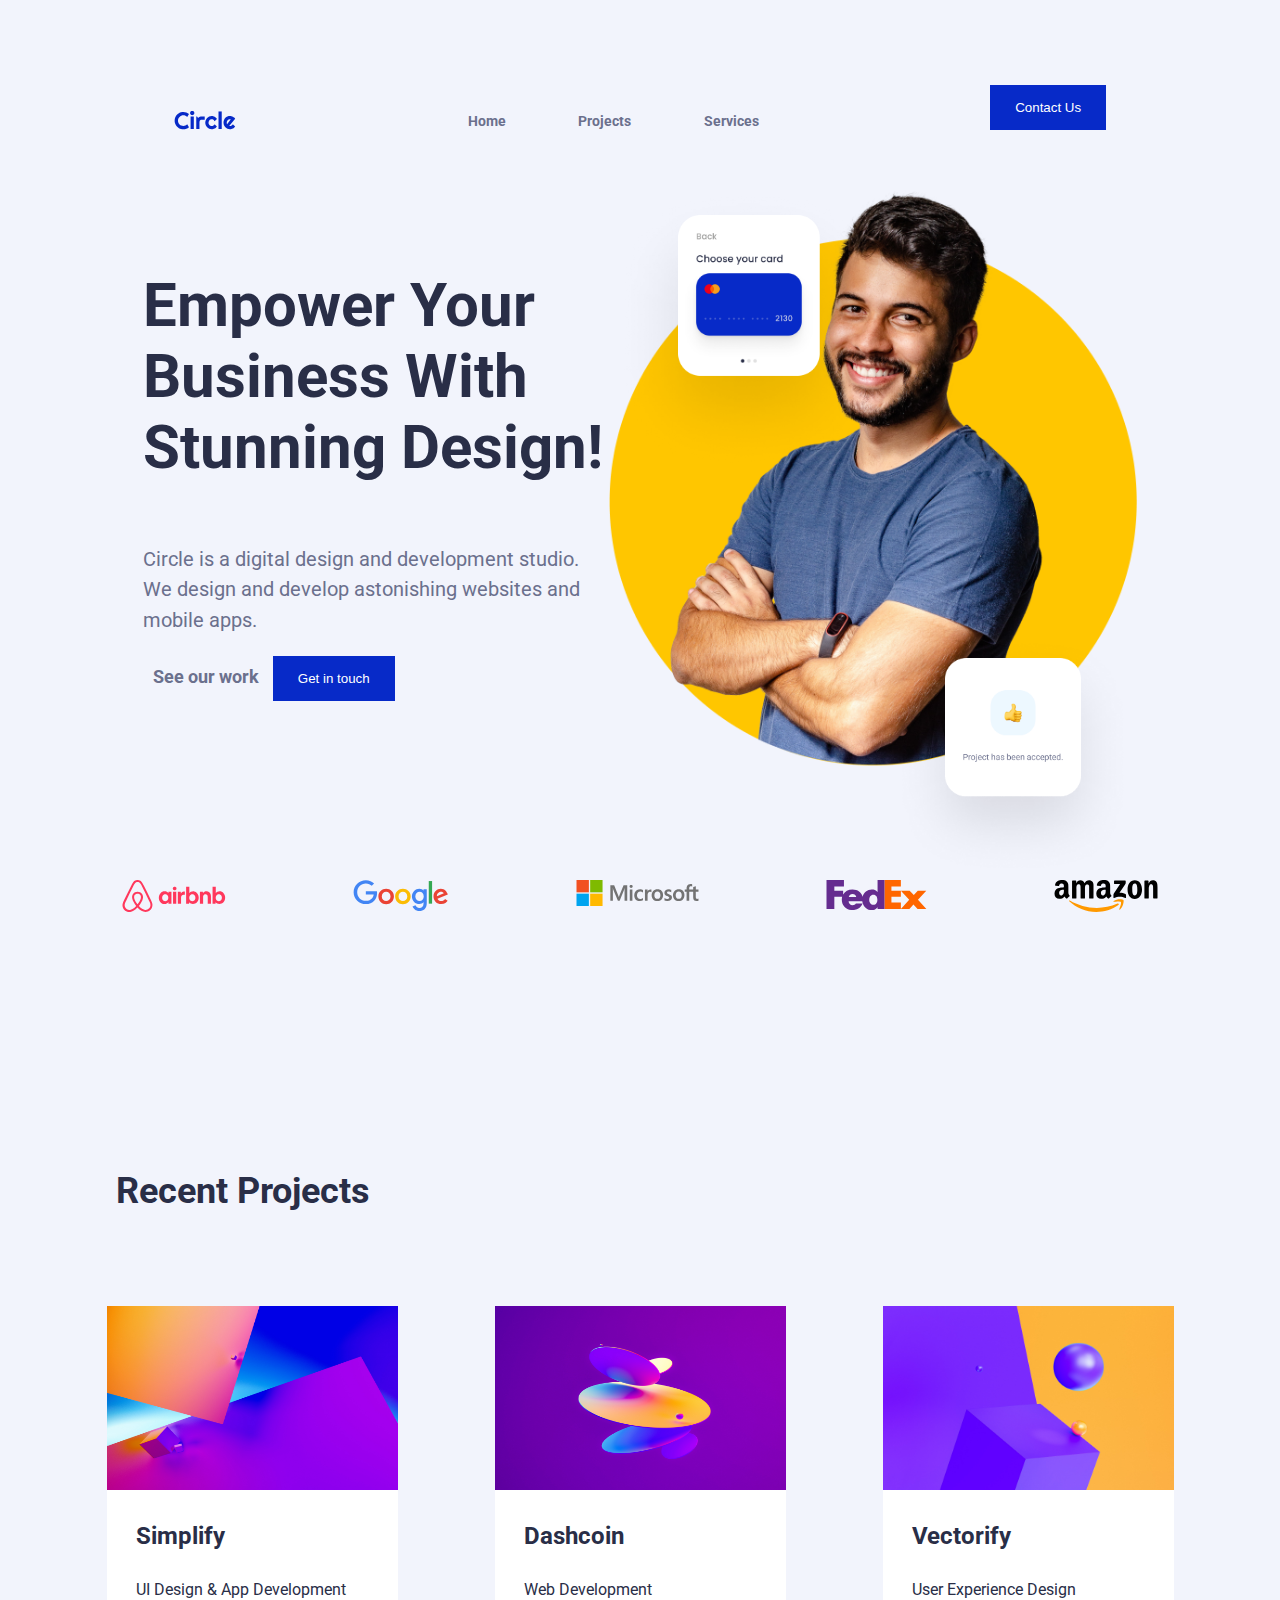
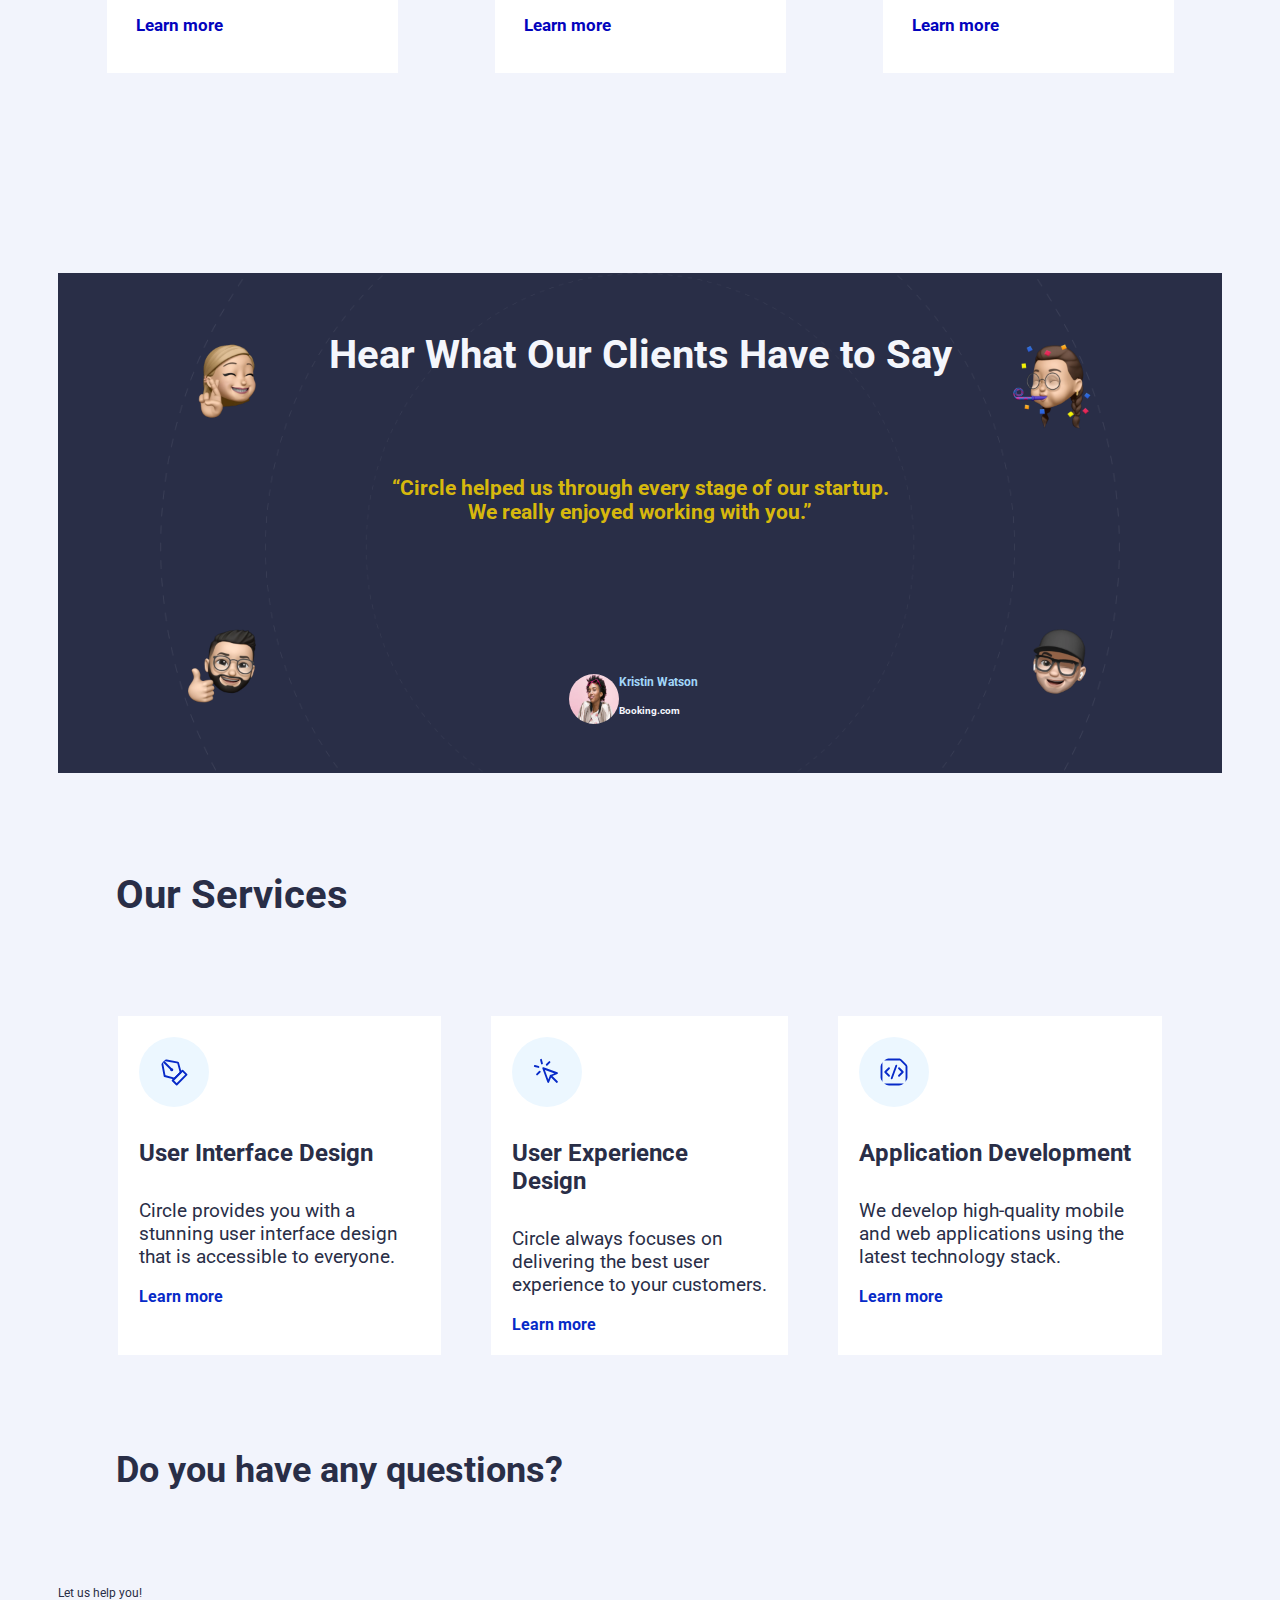
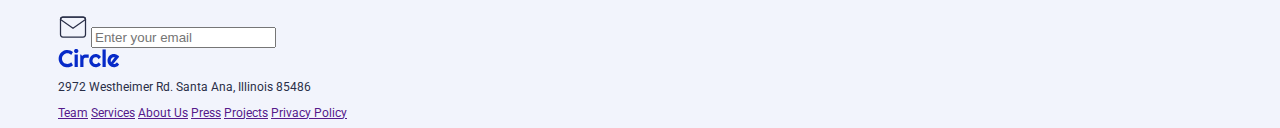
==== commit 5ccc2ecf: "Service Section terminada css" ====
--- a/html/index.html
+++ b/html/index.html
@@ -126,35 +126,37 @@
     <!-- Services Section -->
     <div>
       <div>
-        <h3>Our Services</h3>
+        <h3 class="Sh3">Our Services</h3>
       </div>
       <!-- Services -->
-      <div>
-        <img src="../assets/icons/1.svg" alt="icon1" />
-        <p>User Interface Design</p>
-        <p>
-          Circle provides you with a stunning user interface design that is
-          accessible to everyone.
-        </p>
-        <a href="">Learn more</a>
-      </div>
-      <div>
-        <img src="../assets/icons/2.svg" alt="icon2" />
-        <p>User Experience Design</p>
-        <p>
-          Circle always focuses on delivering the best user experience to your
-          customers.
-        </p>
-        <a href="">Learn more</a>
-      </div>
-      <div>
-        <img src="../assets/icons/3.svg" alt="icon3" />
-        <p>Application Development</p>
-        <p>
-          We develop high-quality mobile and web applications using the latest
-          technology stack.
-        </p>
-        <a href="">Learn more</a>
+      <div class="Services">
+        <div class="icon">
+          <img src="../assets/icons/1.svg" alt="icon1" />
+          <h4>User Interface Design</h4>
+          <p>
+            Circle provides you with a stunning user interface design that is
+            accessible to everyone.
+          </p>
+          <a href="">Learn more</a>
+        </div>
+        <div class="icon">
+          <img src="../assets/icons/2.svg" alt="icon2" />
+          <h4>User Experience Design</h4>
+          <p>
+            Circle always focuses on delivering the best user experience to your
+            customers.
+          </p>
+          <a href="">Learn more</a>
+        </div>
+        <div class="icon">
+          <img src="../assets/icons/3.svg" alt="icon3" />
+          <h4>Application Development</h4>
+          <p>
+            We develop high-quality mobile and web applications using the latest
+            technology stack.
+          </p>
+          <a href="">Learn more</a>
+        </div>
       </div>
     </div>
     <!-- CTA Section -->
--- a/styles/style.css
+++ b/styles/style.css
@@ -5,12 +5,13 @@
 @import './serviceSection.css';
 
 body{
-    background-color: #E5E5E5;
+    background-color: #f2f4fc;
     font-family: Roboto;
     font-weight: 400;
     font-size: 12px;
     padding-left: 50px;
     padding-right: 50px;
+    color: #292e47;
     
     
    
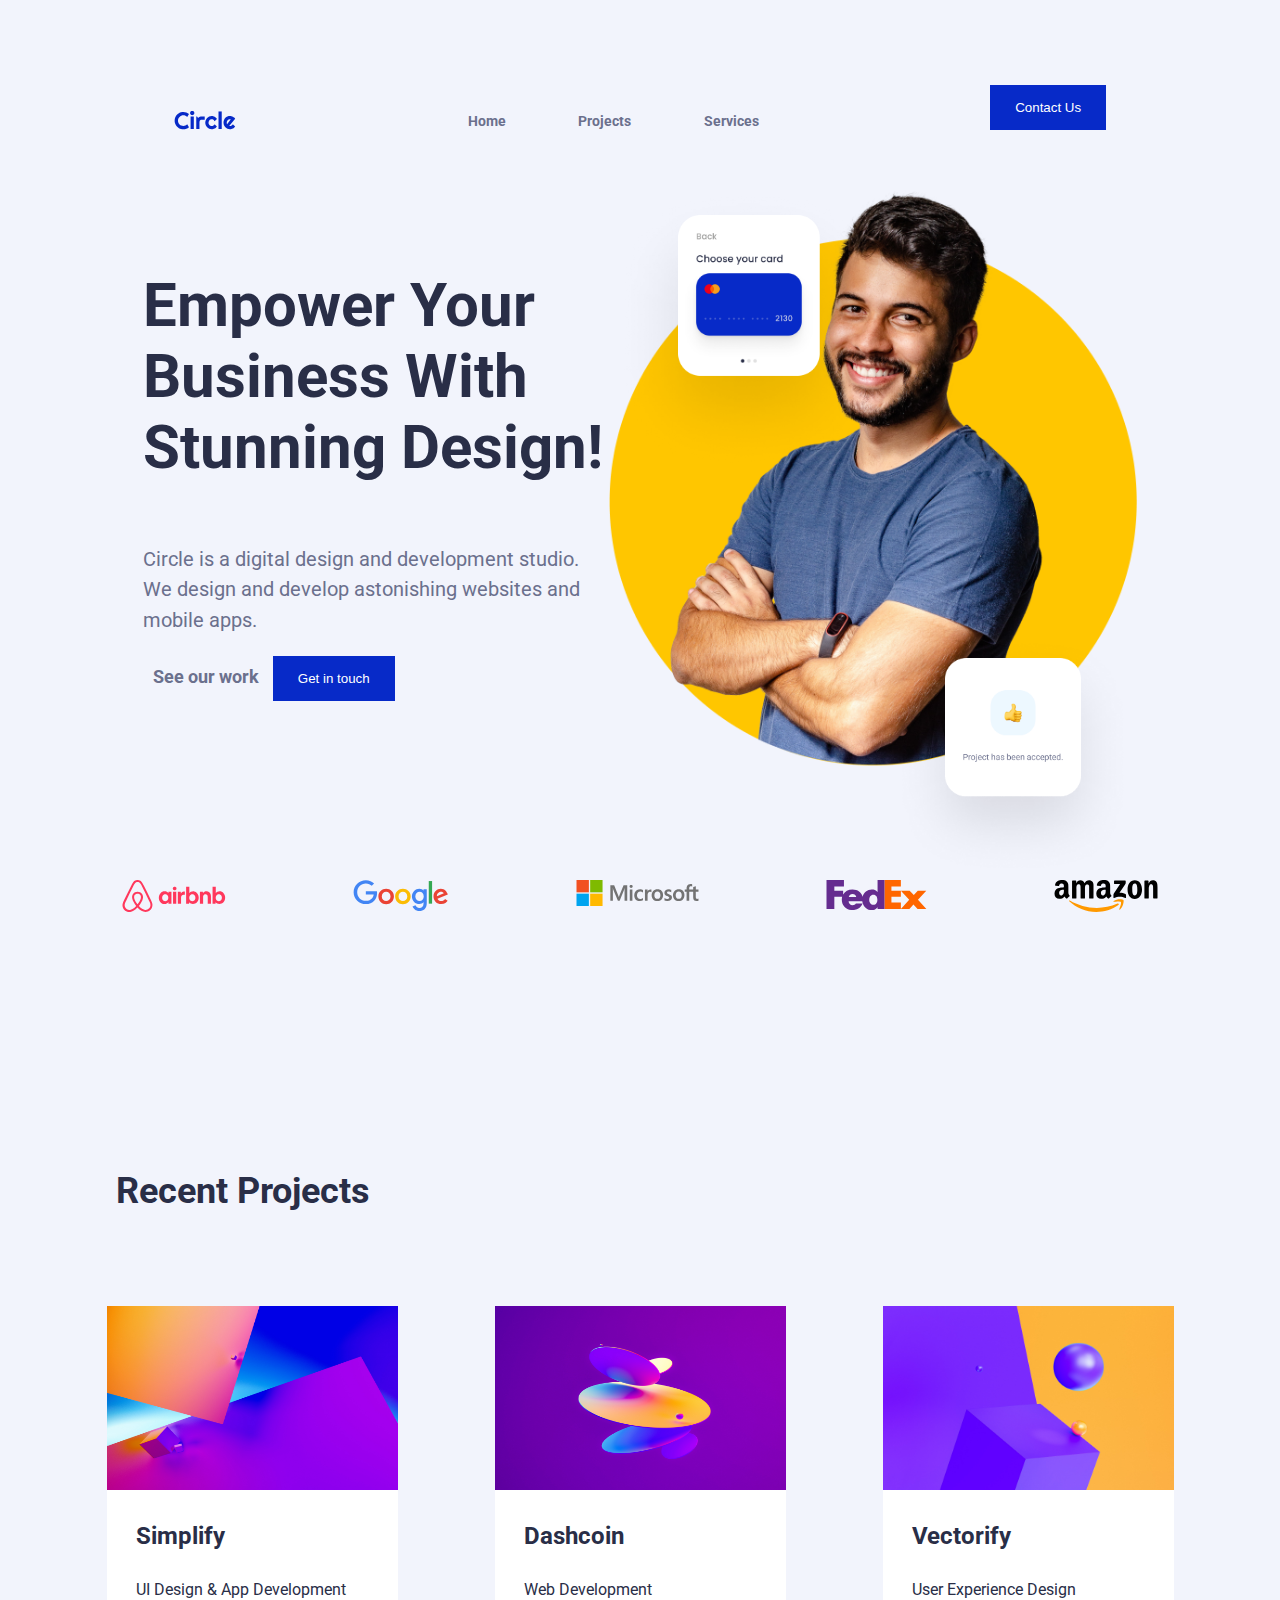
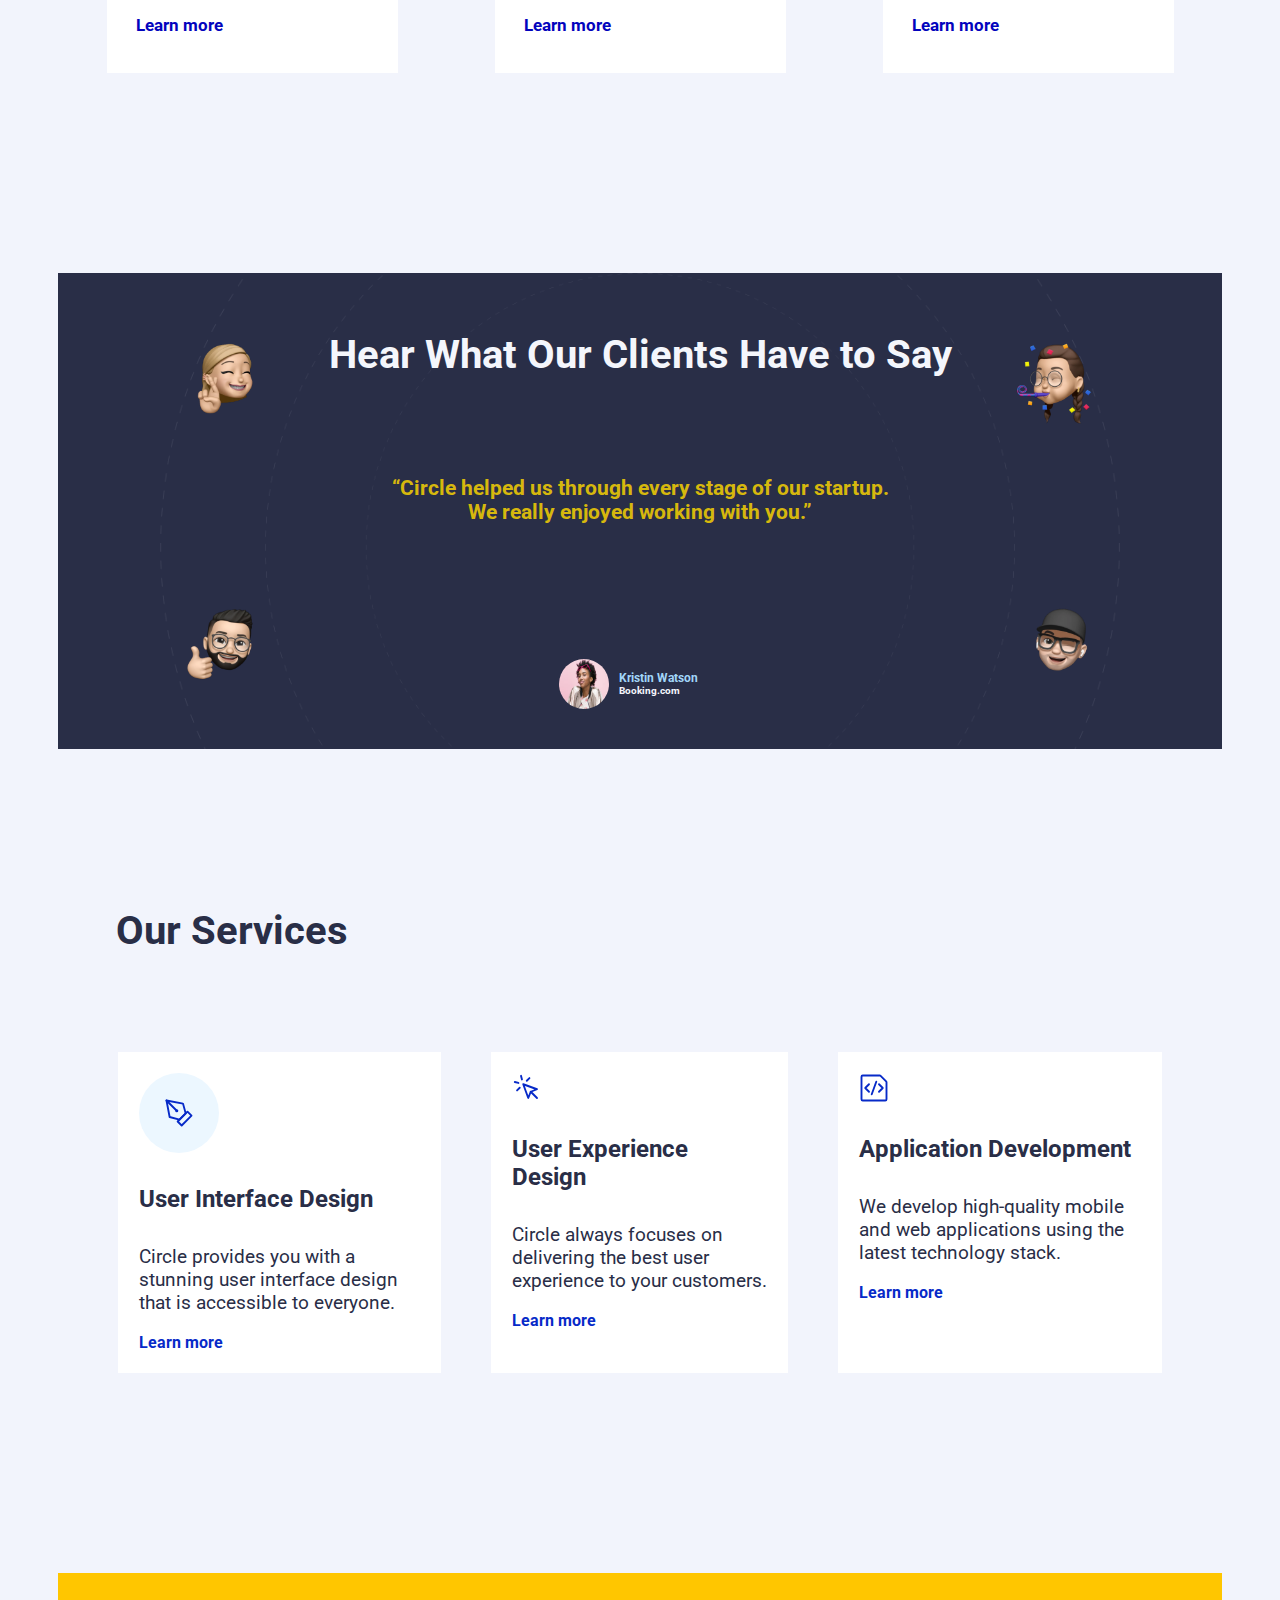
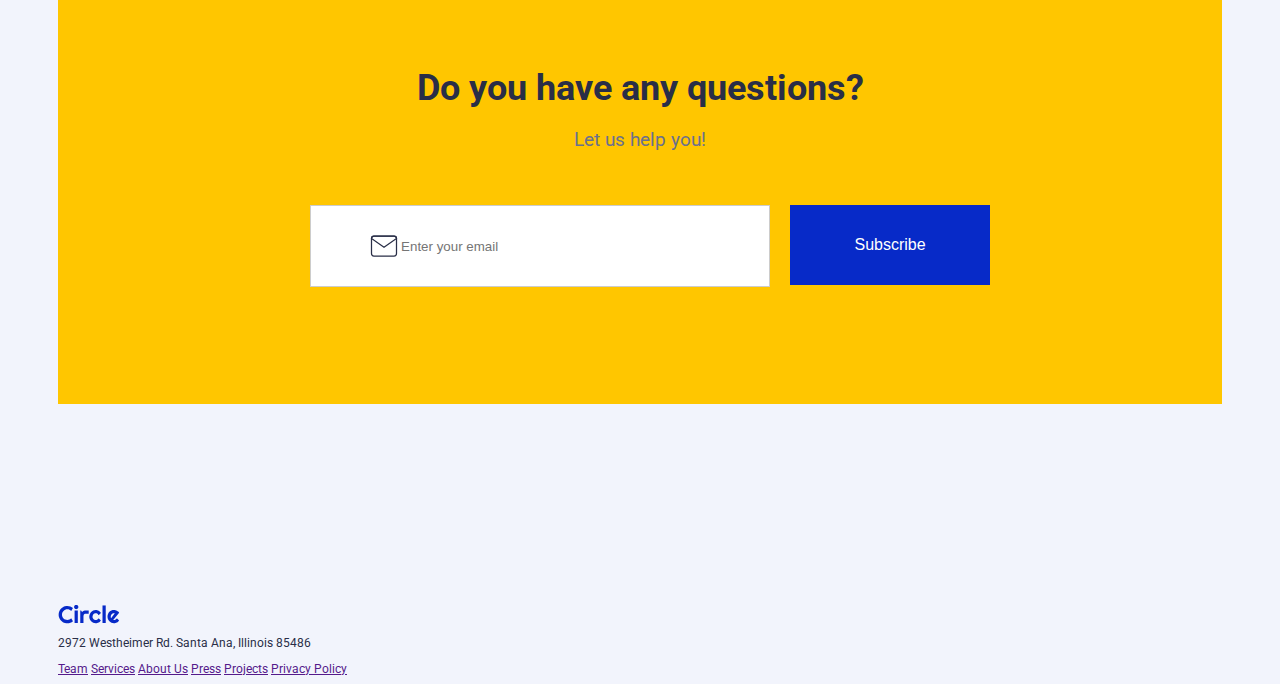
==== commit 5f0d9dcc: "CTA Section css terminada" ====
--- a/html/index.html
+++ b/html/index.html
@@ -131,7 +131,9 @@
       <!-- Services -->
       <div class="Services">
         <div class="icon">
-          <img src="../assets/icons/1.svg" alt="icon1" />
+          <div class="imageService">
+            <img src="../assets/icons/1.svg" alt="icon1" />
+          </div>
           <h4>User Interface Design</h4>
           <p>
             Circle provides you with a stunning user interface design that is
@@ -160,14 +162,17 @@
       </div>
     </div>
     <!-- CTA Section -->
-    <div>
+    <div class="CTASection">
       <div>
         <h3>Do you have any questions?</h3>
         <p>Let us help you!</p>
       </div>
-      <div class="inputPlaceholder">
-        <img src="../assets/icons/mail.svg" alt="mail" />
-        <input type="text" placeholder="Enter your email" />
+      <div class="CTAbuttons">
+        <div class="inputPlaceholder">
+          <img src="../assets/icons/mail.svg" alt="mail" />
+          <input type="text" placeholder="Enter your email" />
+        </div>
+        <div><button>Subscribe</button></div>
       </div>
     </div>
     <!-- Footer Section -->
--- a/styles/style.css
+++ b/styles/style.css
@@ -3,6 +3,7 @@
 @import './projectsSection.css';
 @import './testimonialSection.css';
 @import './serviceSection.css';
+@import './CTASection.css';
 
 body{
     background-color: #f2f4fc;
@@ -12,8 +13,6 @@
     padding-left: 50px;
     padding-right: 50px;
     color: #292e47;
-    
-    
    
 }
 .nav{
@@ -21,8 +20,6 @@
     height: 122px;
     justify-content: space-around;
     align-items: flex-end;
-    
-
 }
 .menu{
     display: flex;
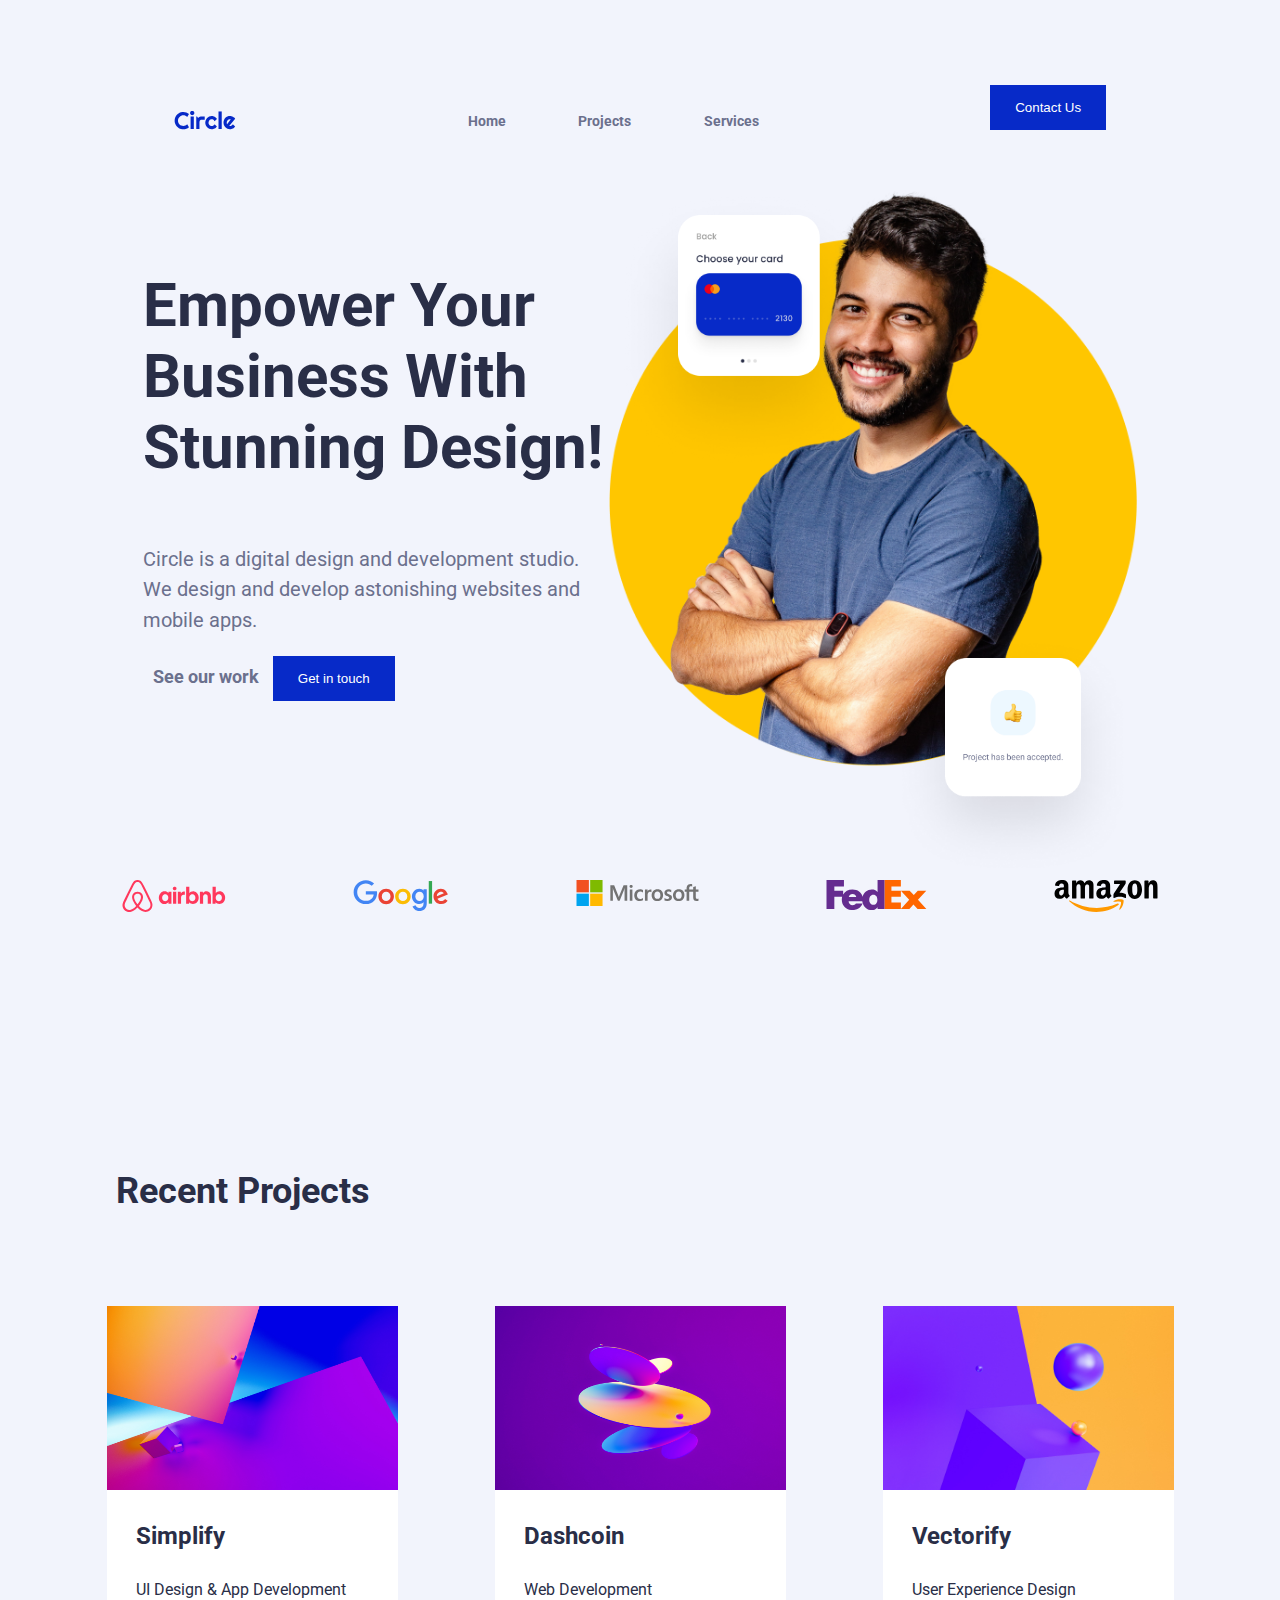
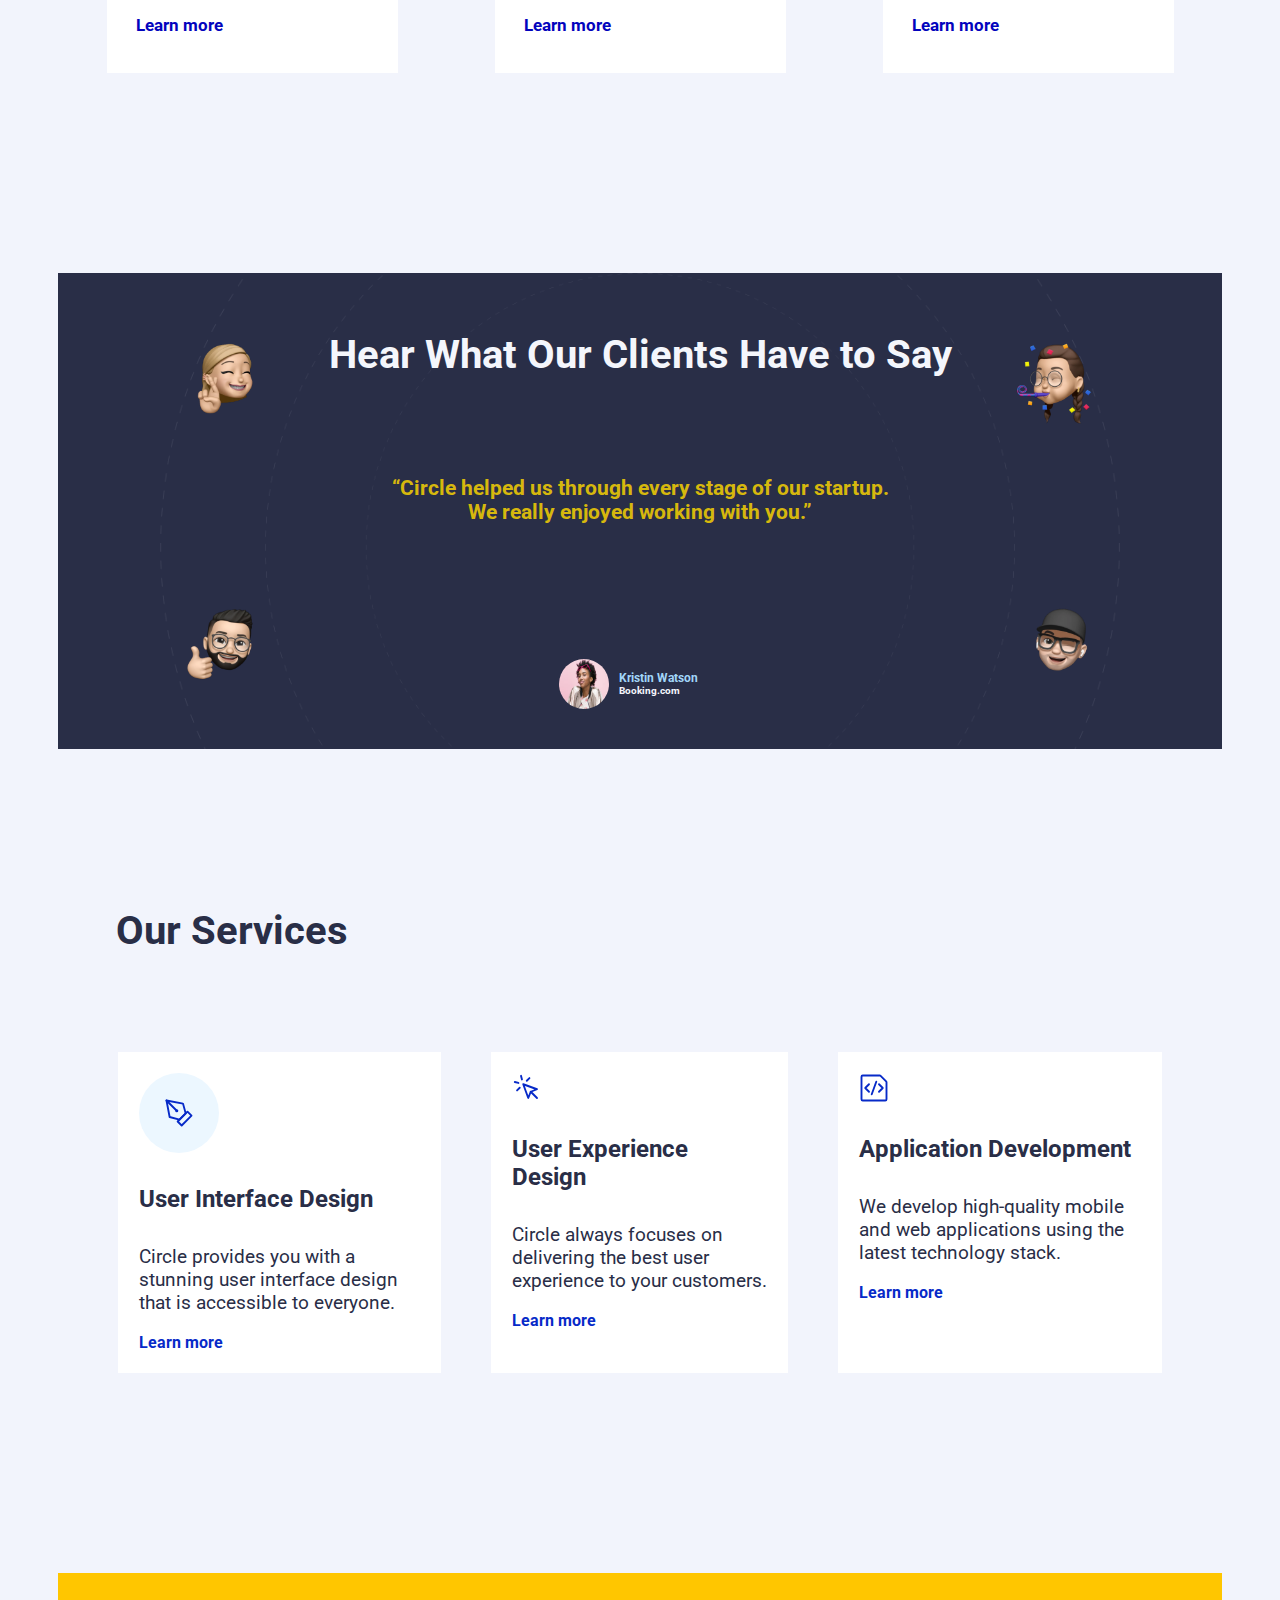
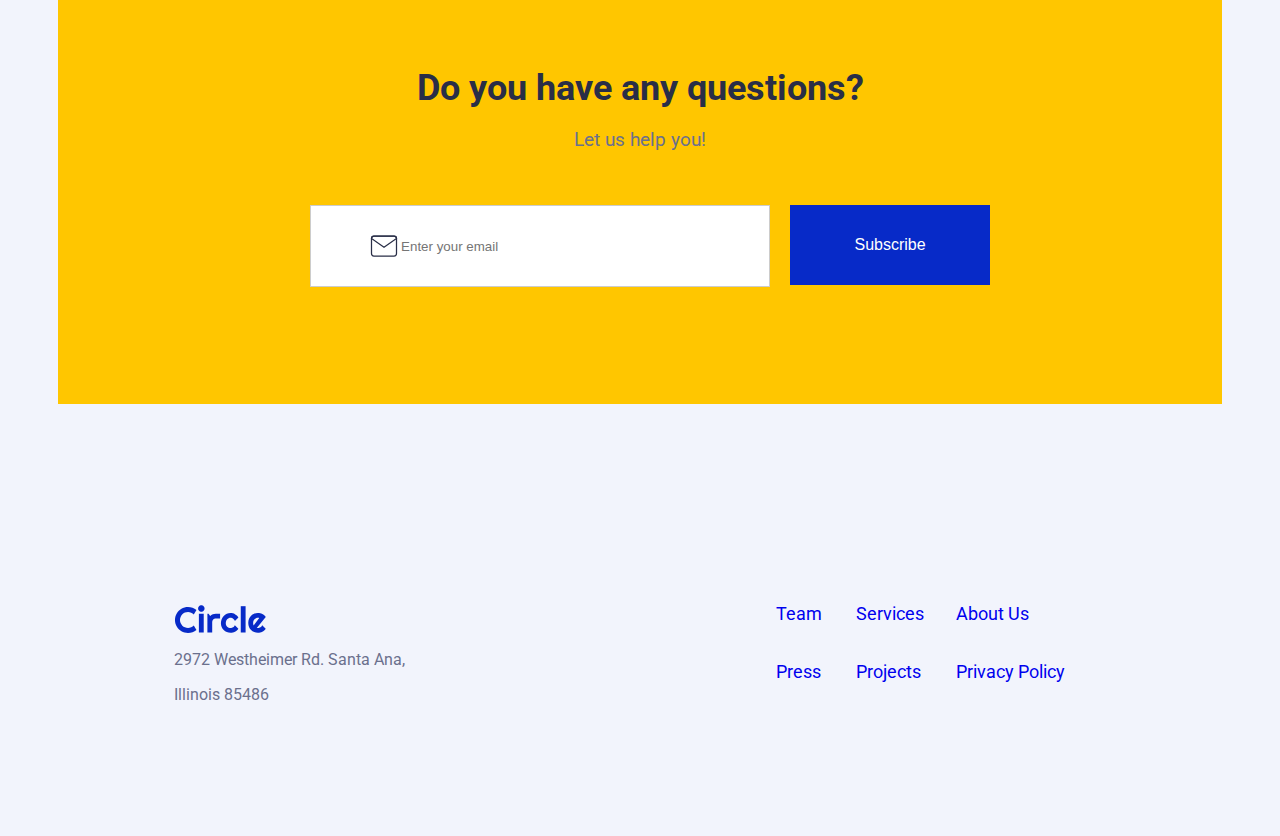
==== commit f80a631b: "Footer css terminado" ====
--- a/html/index.html
+++ b/html/index.html
@@ -124,7 +124,7 @@
       </div>
     </div>
     <!-- Services Section -->
-    <div>
+    
       <div>
         <h3 class="Sh3">Our Services</h3>
       </div>
@@ -160,7 +160,7 @@
           <a href="">Learn more</a>
         </div>
       </div>
-    </div>
+    
     <!-- CTA Section -->
     <div class="CTASection">
       <div>
@@ -179,17 +179,18 @@
     <div>
       <footer>
         <div class="footerContainer">
-          <div>
+          <div class="footer1">
             <img src="../assets/logo/circle.svg" alt="logo" />
-            <p>2972 Westheimer Rd. Santa Ana, Illinois 85486</p>
-          </div>
-          <div>
-            <a href="">Team</a>
-            <a href="">Services</a>
-            <a href="">About Us</a>
-            <a href="">Press</a>
-            <a href="">Projects</a>
-            <a href="">Privacy Policy</a>
+            <p>2972 Westheimer Rd. Santa Ana,</p>
+            <p>Illinois 85486</p> 
+          </div>
+          <div class="footer2">
+            <div><a href="">Team</a></div>
+            <div><a href="">Services</a></div>
+            <div><a href="">About Us</a></div>
+            <div><a href="">Press</a></div>
+            <div><a href="">Projects</a></div>
+            <div><a href="">Privacy Policy</a></div>
           </div>
         </div>
       </footer>
--- a/styles/style.css
+++ b/styles/style.css
@@ -4,6 +4,7 @@
 @import './testimonialSection.css';
 @import './serviceSection.css';
 @import './CTASection.css';
+@import './footer.css';
 
 body{
     background-color: #f2f4fc;
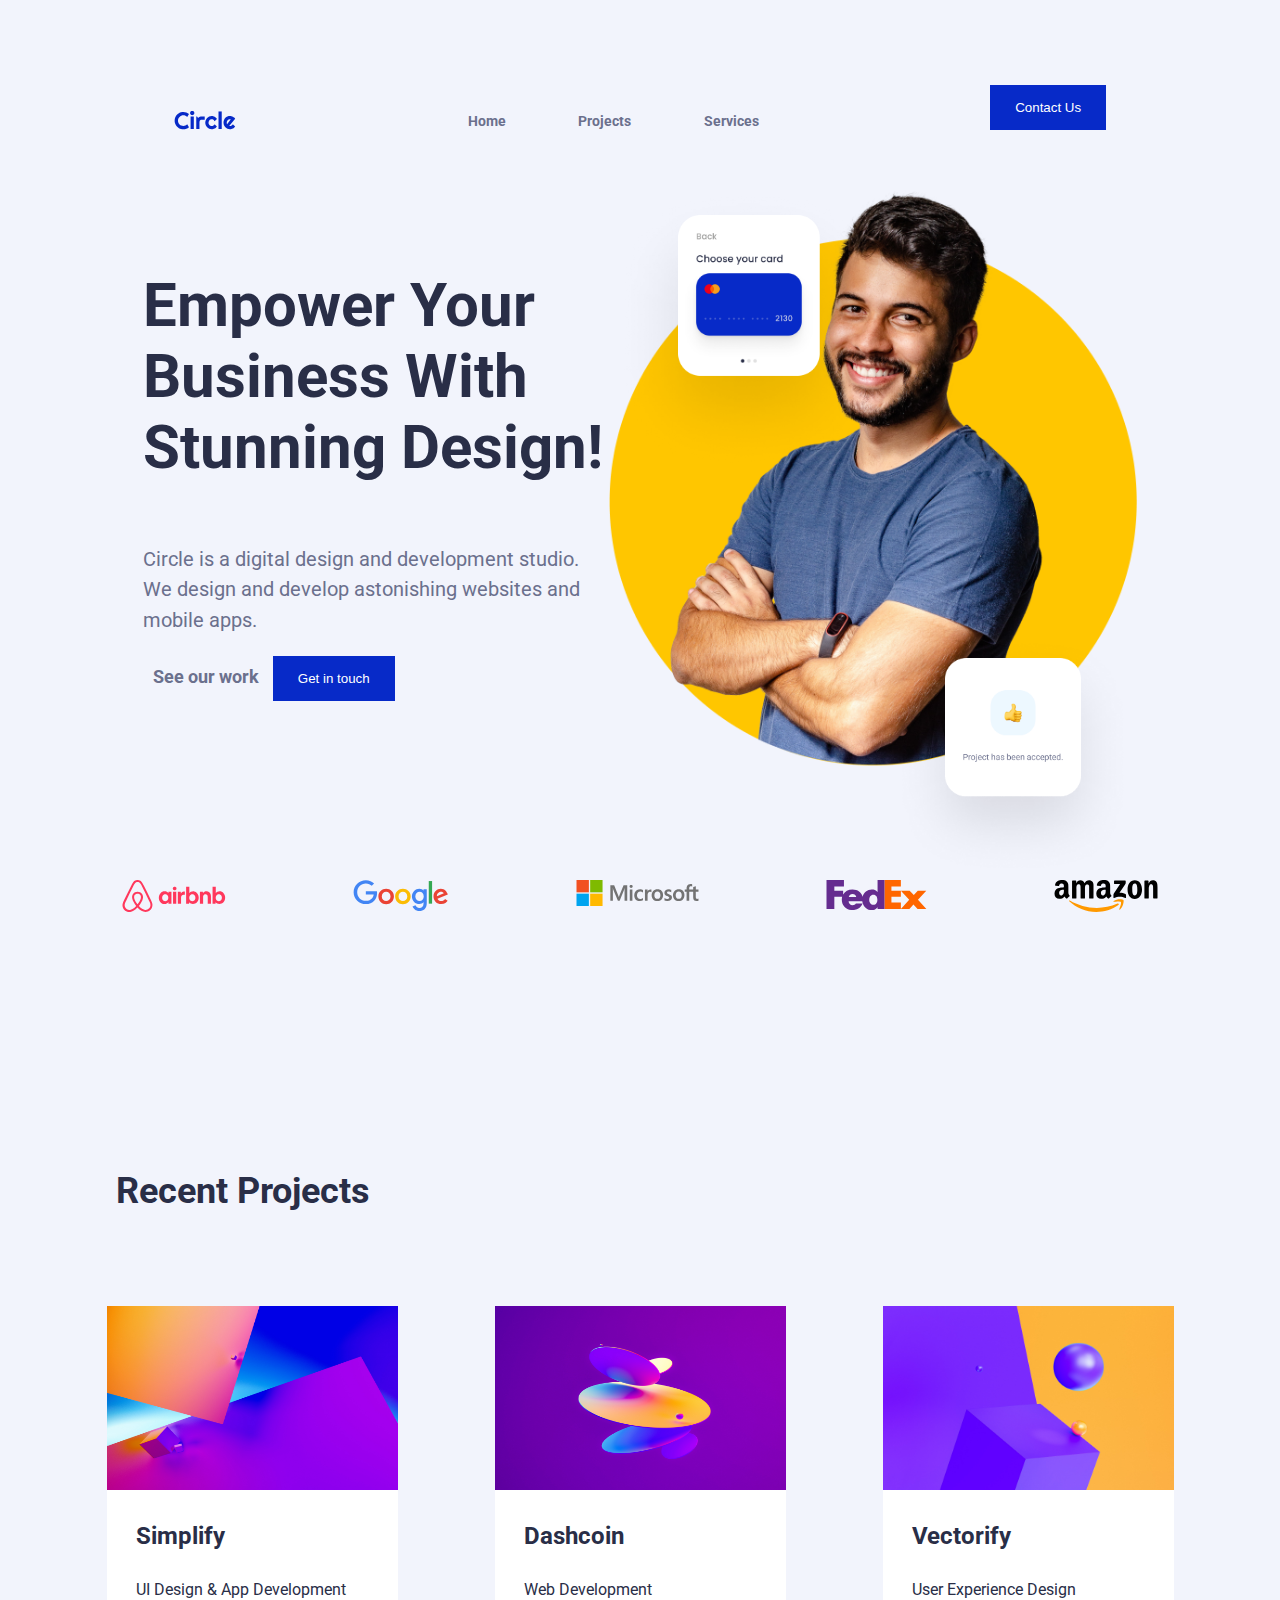
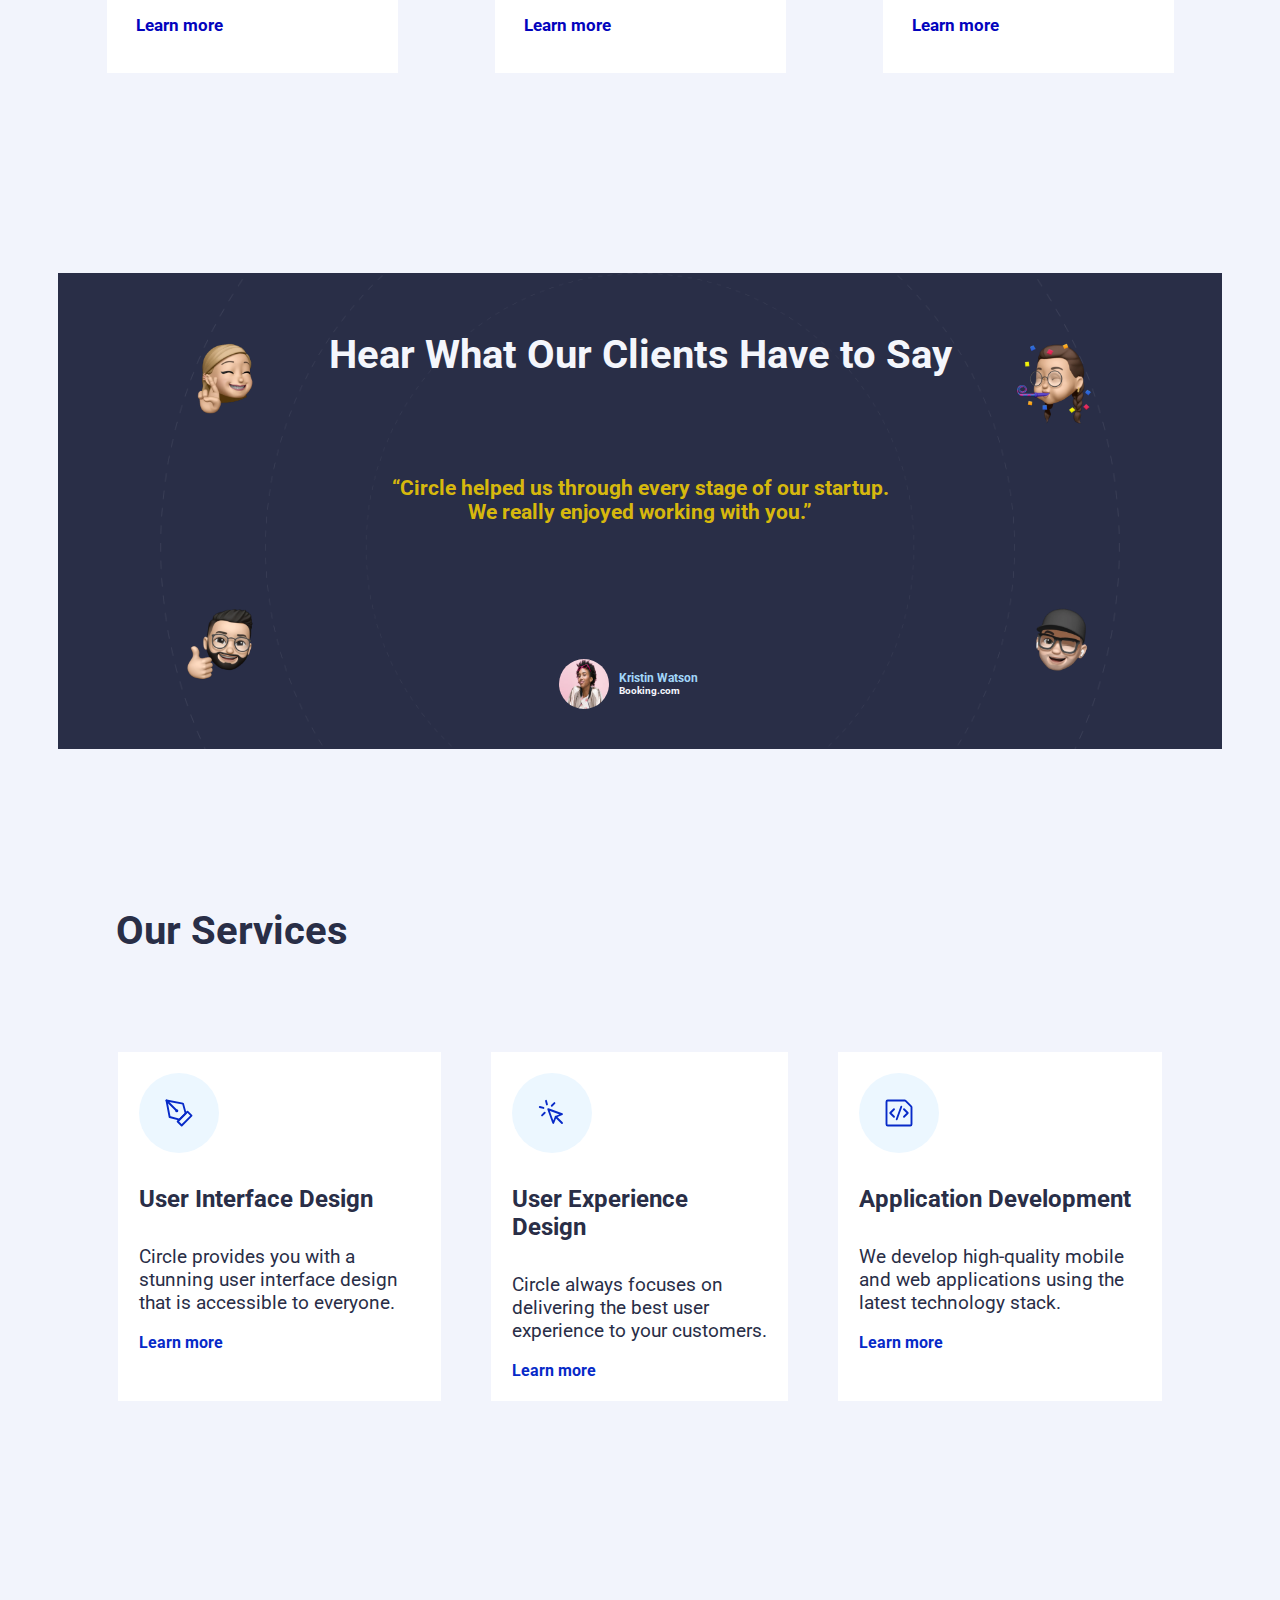
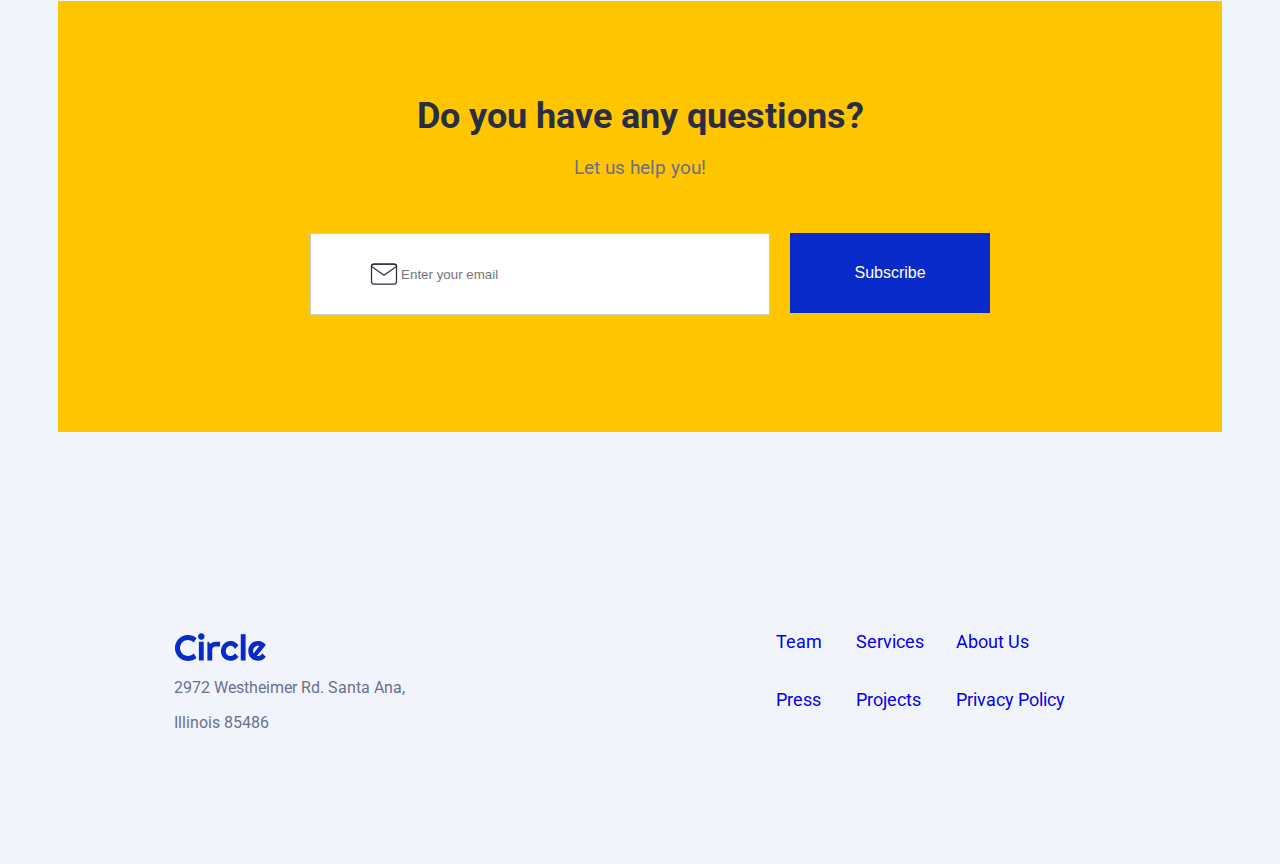
==== commit 4ec1e963: "arreglo sección Service" ====
--- a/html/index.html
+++ b/html/index.html
@@ -142,7 +142,8 @@
           <a href="">Learn more</a>
         </div>
         <div class="icon">
-          <img src="../assets/icons/2.svg" alt="icon2" />
+            <div class="imageService">
+          <img src="../assets/icons/2.svg" alt="icon2" /></div>
           <h4>User Experience Design</h4>
           <p>
             Circle always focuses on delivering the best user experience to your
@@ -151,7 +152,8 @@
           <a href="">Learn more</a>
         </div>
         <div class="icon">
-          <img src="../assets/icons/3.svg" alt="icon3" />
+            <div class="imageService">
+          <img src="../assets/icons/3.svg" alt="icon3" /></div>
           <h4>Application Development</h4>
           <p>
             We develop high-quality mobile and web applications using the latest
